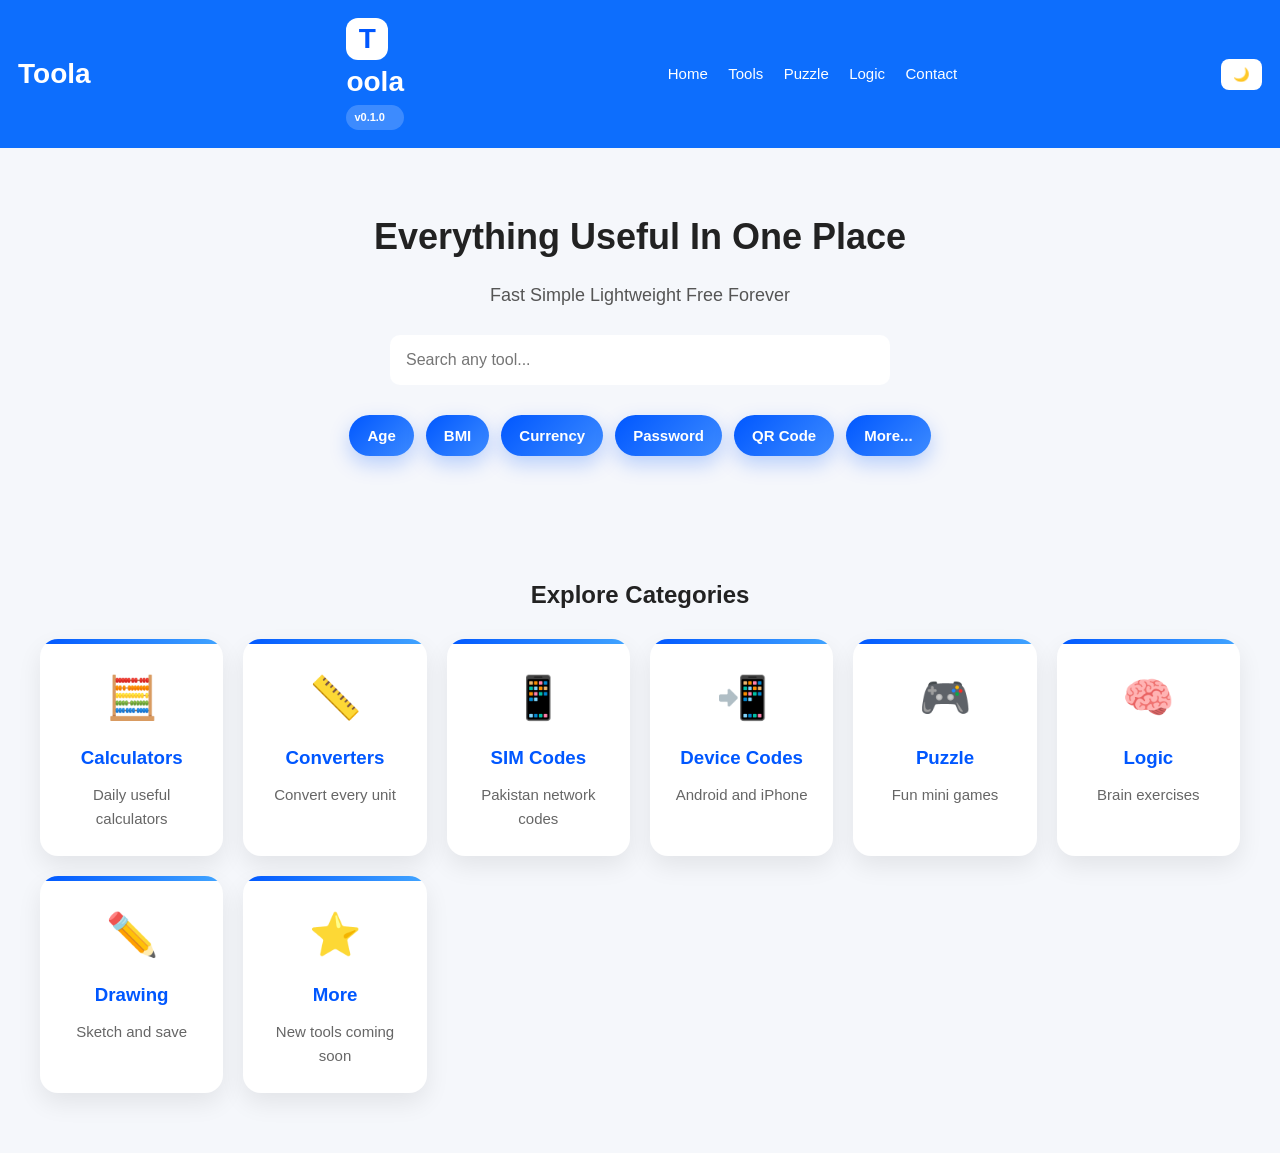
==== index.html @ 789e54f3 "Add version display to the logo section" ====
<!DOCTYPE html>
<html lang="en">

<head>

<meta charset="UTF-8">

<meta name="viewport" content="width=device-width, initial-scale=1.0">

<meta name="theme-color" content="#0d6efd">

<meta name="description" content="Toola is a lightweight collection of calculators converters games device tools and useful utilities.">

<meta name="keywords" content="Toola, Calculator, Converter, Puzzle, Logic, SIM Codes, Device Codes">

<meta name="author" content="M Nasir Afridi">

<title>Toola | Everything Useful In One Place</title>

<link rel="stylesheet" href="assets/css/style.css">

</head>

<body>

<header>
<div class="mobileMenu">

<button id="menuButton">
☰
</button>

</div>
  
<div class="logo">
Toola
</div>
<div class="logo">

<span class="logoBlue">T</span>oola

<div class="version">

v0.1.0

</div>

</div>
<nav>

<a href="#">Home</a>

<a href="#">Tools</a>

<a href="#">Puzzle</a>

<a href="#">Logic</a>

<a href="#">Contact</a>

</nav>

<button id="darkToggle">
🌙
</button>

</header>

<section class="hero">

<h1>
Everything Useful In One Place
</h1>

<p>
Fast
Simple
Lightweight
Free Forever
</p>

<input
type="text"
id="search"
placeholder="Search any tool..."
>
<div class="quickTools">

<button>Age</button>

<button>BMI</button>

<button>Currency</button>

<button>Password</button>

<button>QR Code</button>

<button>More...</button>

</div>
</section>
<section class="categories">

<h2>Explore Categories</h2>

<div class="category-grid">

<div class="card">
<div class="icon">🧮</div>
<h3>Calculators</h3>
<p>Daily useful calculators</p>
</div>

<div class="card">
<div class="icon">📏</div>
<h3>Converters</h3>
<p>Convert every unit</p>
</div>

<div class="card">
<div class="icon">📱</div>
<h3>SIM Codes</h3>
<p>Pakistan network codes</p>
</div>

<div class="card">
<div class="icon">📲</div>
<h3>Device Codes</h3>
<p>Android and iPhone</p>
</div>

<div class="card">
<div class="icon">🎮</div>
<h3>Puzzle</h3>
<p>Fun mini games</p>
</div>

<div class="card">
<div class="icon">🧠</div>
<h3>Logic</h3>
<p>Brain exercises</p>
</div>

<div class="card">
<div class="icon">✏️</div>
<h3>Drawing</h3>
<p>Sketch and save</p>
</div>

<div class="card">
<div class="icon">⭐</div>
<h3>More</h3>
<p>New tools coming soon</p>
</div>

</div>

</section>
<script src="assets/js/app.js"></script>

</body>

  </html>
---- assets/css/style.css ----
*{
margin:0;
padding:0;
box-sizing:border-box;
font-family:Arial,sans-serif;
}

body{
background:#f5f7fb;
color:#222;
line-height:1.6;
}

header{
display:flex;
justify-content:space-between;
align-items:center;
padding:18px;
background:#0d6efd;
color:white;
position:sticky;
top:0;
}

.logo{
font-size:28px;
font-weight:bold;
}

nav a{
color:white;
text-decoration:none;
margin:0 8px;
font-size:15px;
}

#darkToggle{
background:white;
border:none;
padding:8px 12px;
border-radius:8px;
cursor:pointer;
}

.hero{
padding:60px 20px;
text-align:center;
}

.hero h1{
font-size:36px;
margin-bottom:15px;
}

.hero p{
font-size:18px;
color:#555;
margin-bottom:25px;
}

#search{
width:100%;
max-width:500px;
padding:14px;
border-radius:10px;
border:1px solid #ddd;
font-size:16px;
}

.categories{
padding:40px 20px;
}

.categories h2{
text-align:center;
margin-bottom:25px;
}

.category-grid{
display:grid;
grid-template-columns:repeat(auto-fit,minmax(180px,1fr));
gap:20px;
}

.card{
background:white;
padding:25px;
border-radius:16px;
box-shadow:0 8px 20px rgba(0,0,0,.08);
text-align:center;
transition:.3s;
cursor:pointer;
}

.card:hover{
transform:translateY(-8px);
}

.icon{
font-size:40px;
margin-bottom:12px;
                                             }
.categories{
padding:60px 20px;
}

.category-grid{
display:grid;
grid-template-columns:repeat(auto-fit,minmax(180px,1fr));
gap:20px;
max-width:1200px;
margin:auto;
}

.card{
background:#fff;
border-radius:18px;
padding:25px;
text-align:center;
box-shadow:0 10px 25px rgba(0,0,0,.08);
transition:.3s;
cursor:pointer;
}

.card:hover{
transform:translateY(-8px);
box-shadow:0 18px 35px rgba(0,0,0,.15);
}

.icon{
font-size:42px;
margin-bottom:12px;
}

.card h3{
margin-bottom:10px;
color:#0057ff;
}

.card p{
color:#666;
font-size:15px;
}
@media(max-width:768px){

header{
flex-direction:column;
gap:15px;
}

nav{
display:flex;
flex-wrap:wrap;
justify-content:center;
}

.hero h1{
font-size:30px;
}

.hero p{
font-size:16px;
}

.logo{
font-size:28px;
}

  }

#search{

background:#fff;

border:2px solid transparent;

transition:.3s;

}

#search:focus{

border-color:#0057ff;

box-shadow:0 0 20px rgba(0,87,255,.25);

}

button{

transition:.3s;

}

button:hover{

transform:scale(1.05);

}

.card{

overflow:hidden;

}

.card::before{

content:"";

display:block;

height:5px;

background:linear-gradient(90deg,#0057ff,#42a5ff);

margin:-25px -25px 20px;

  }

.quickTools{
display:flex;
justify-content:center;
flex-wrap:wrap;
gap:12px;
margin-top:30px;
}

.quickTools button{
background:linear-gradient(135deg,#0057ff,#3d8bff);
color:#fff;
border:none;
padding:12px 18px;
border-radius:30px;
font-size:15px;
font-weight:600;
cursor:pointer;
box-shadow:0 8px 20px rgba(0,87,255,.25);
transition:.3s;
}

.quickTools button:hover{
transform:translateY(-4px);
box-shadow:0 14px 30px rgba(0,87,255,.35);
}

.mobileMenu{
display:none;
}

#menuButton{
background:#ffffff;
color:#0057ff;
border:none;
padding:10px 14px;
border-radius:12px;
font-size:22px;
font-weight:bold;
cursor:pointer;
box-shadow:0 8px 20px rgba(0,0,0,.15);
}

@media(max-width:768px){

nav{
display:none;
}

.mobileMenu{
display:flex;
justify-content:flex-end;
padding:12px 20px;
background:#0057ff;
}

}
const menuButton=document.getElementById("menuButton");

const nav=document.querySelector("nav");

menuButton.addEventListener("click",function(){

if(nav.style.display==="flex"){

nav.style.display="none";

}else{

nav.style.display="flex";

nav.style.flexDirection="column";

nav.style.gap="15px";

nav.style.padding="20px";

}

});
.logo{
display:flex;
align-items:center;
gap:10px;
font-size:30px;
font-weight:800;
}

.logoBlue{
display:flex;
justify-content:center;
align-items:center;
width:42px;
height:42px;
border-radius:12px;
background:white;
color:#0057ff;
font-size:28px;
font-weight:bold;
}

.version{
font-size:11px;
background:rgba(255,255,255,.2);
padding:4px 8px;
border-radius:20px;
color:white;
  }
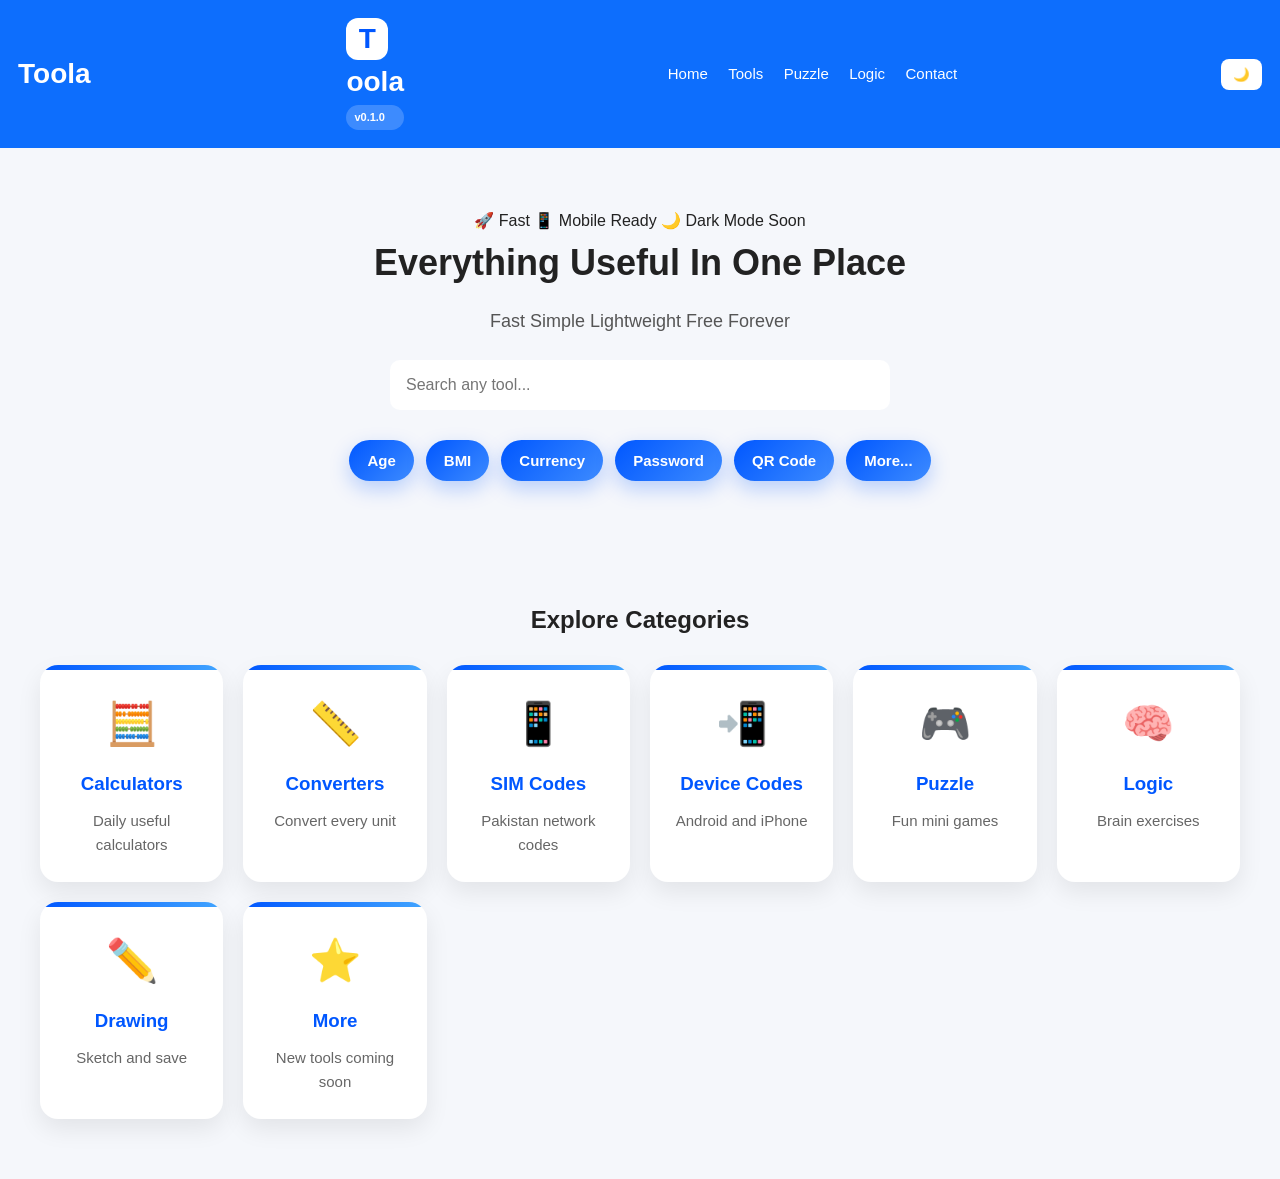
==== commit fa250514: "Add status bar with feature indicators" ====
--- a/index.html
+++ b/index.html
@@ -67,7 +67,15 @@
 </header>
 
 <section class="hero">
+<div class="statusBar">
 
+<span>🚀 Fast</span>
+
+<span>📱 Mobile Ready</span>
+
+<span>🌙 Dark Mode Soon</span>
+
+</div>
 <h1>
 Everything Useful In One Place
 </h1>
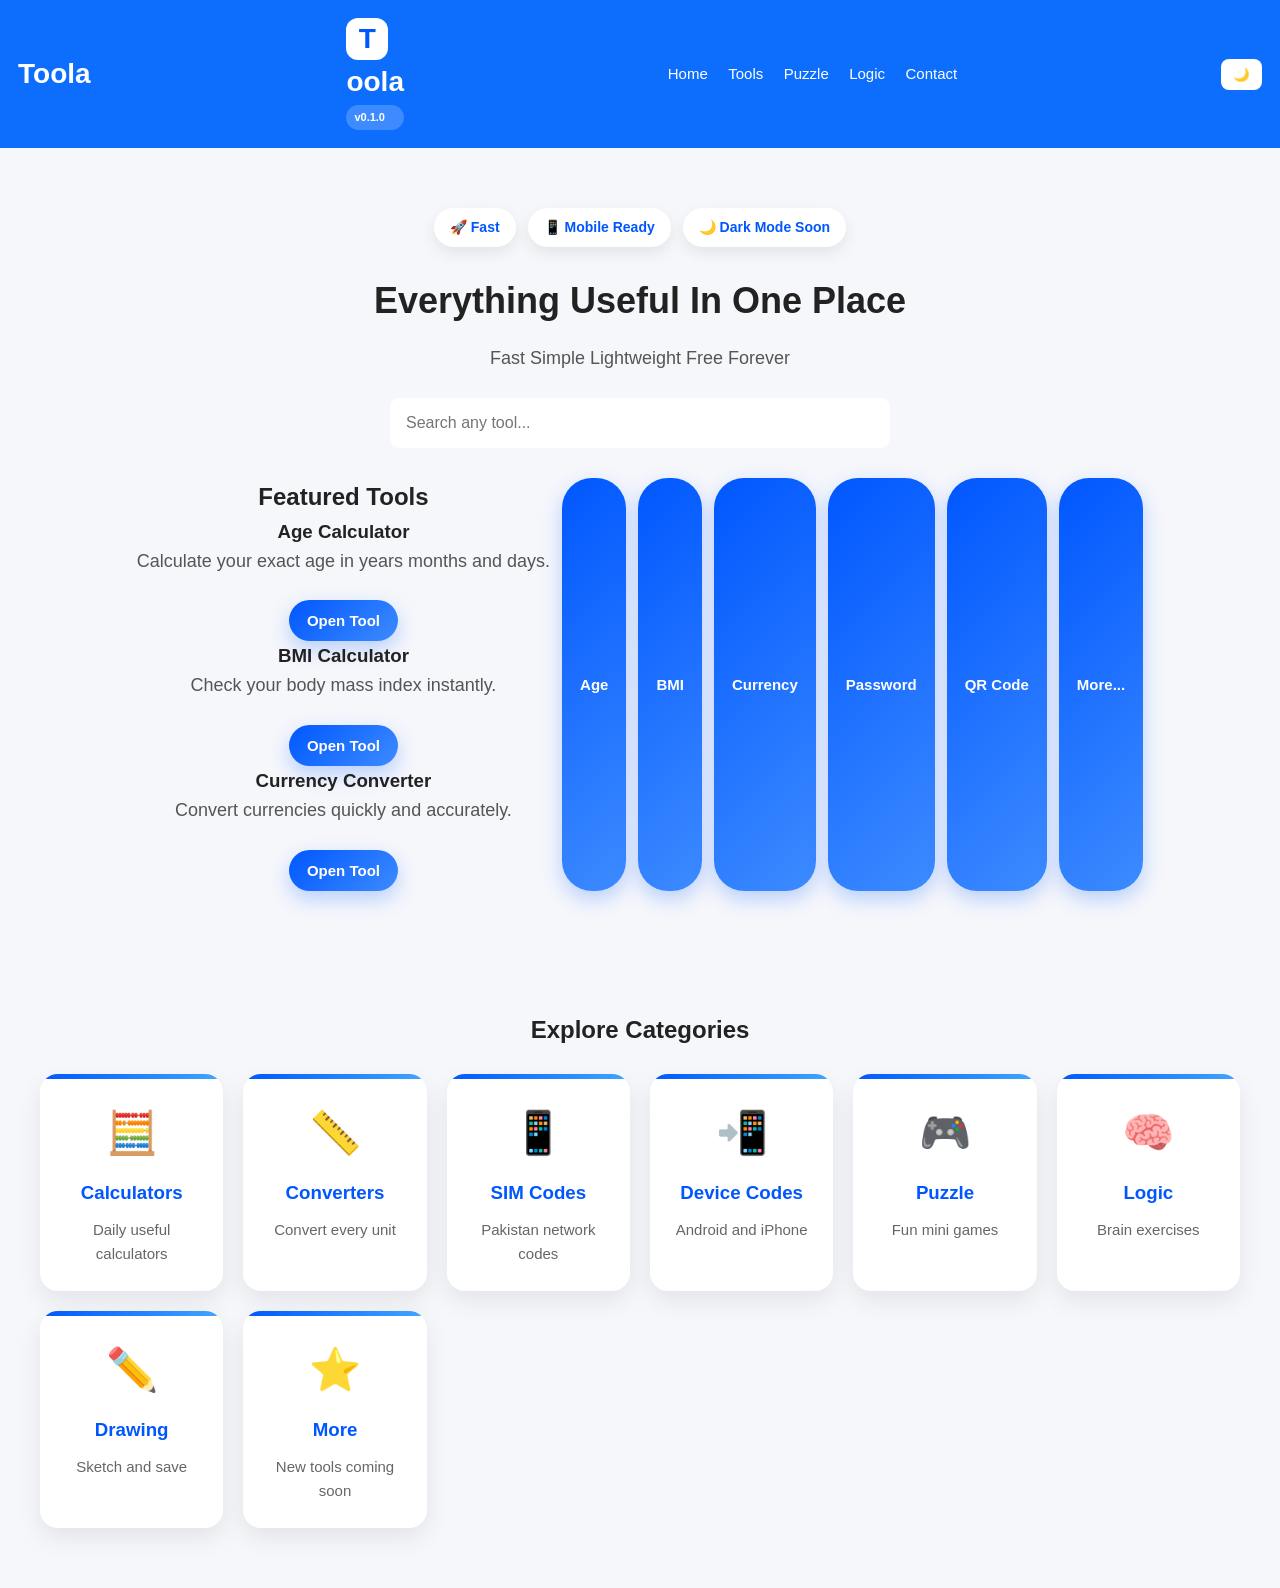
==== commit e8d2a141: "Add featured tools section to index.html Added featured tools section with Age Calculator, BMI Calcu" ====
--- a/index.html
+++ b/index.html
@@ -93,7 +93,45 @@
 placeholder="Search any tool..."
 >
 <div class="quickTools">
-
+<section class="featured">
+
+<h2>Featured Tools</h2>
+
+<div class="featuredGrid">
+
+<div class="featuredCard">
+
+<h3>Age Calculator</h3>
+
+<p>Calculate your exact age in years months and days.</p>
+
+<button>Open Tool</button>
+
+</div>
+
+<div class="featuredCard">
+
+<h3>BMI Calculator</h3>
+
+<p>Check your body mass index instantly.</p>
+
+<button>Open Tool</button>
+
+</div>
+
+<div class="featuredCard">
+
+<h3>Currency Converter</h3>
+
+<p>Convert currencies quickly and accurately.</p>
+
+<button>Open Tool</button>
+
+</div>
+
+</div>
+
+</section>
 <button>Age</button>
 
 <button>BMI</button>
--- a/assets/css/style.css
+++ b/assets/css/style.css
@@ -325,4 +325,25 @@
 border-radius:20px;
 color:white;
   }
-
+.statusBar{
+display:flex;
+justify-content:center;
+flex-wrap:wrap;
+gap:12px;
+margin-bottom:25px;
+}
+
+.statusBar span{
+background:white;
+padding:8px 16px;
+border-radius:30px;
+font-size:14px;
+font-weight:600;
+color:#0057ff;
+box-shadow:0 6px 15px rgba(0,0,0,.08);
+transition:.3s;
+}
+
+.statusBar span:hover{
+transform:translateY(-3px);
+  }
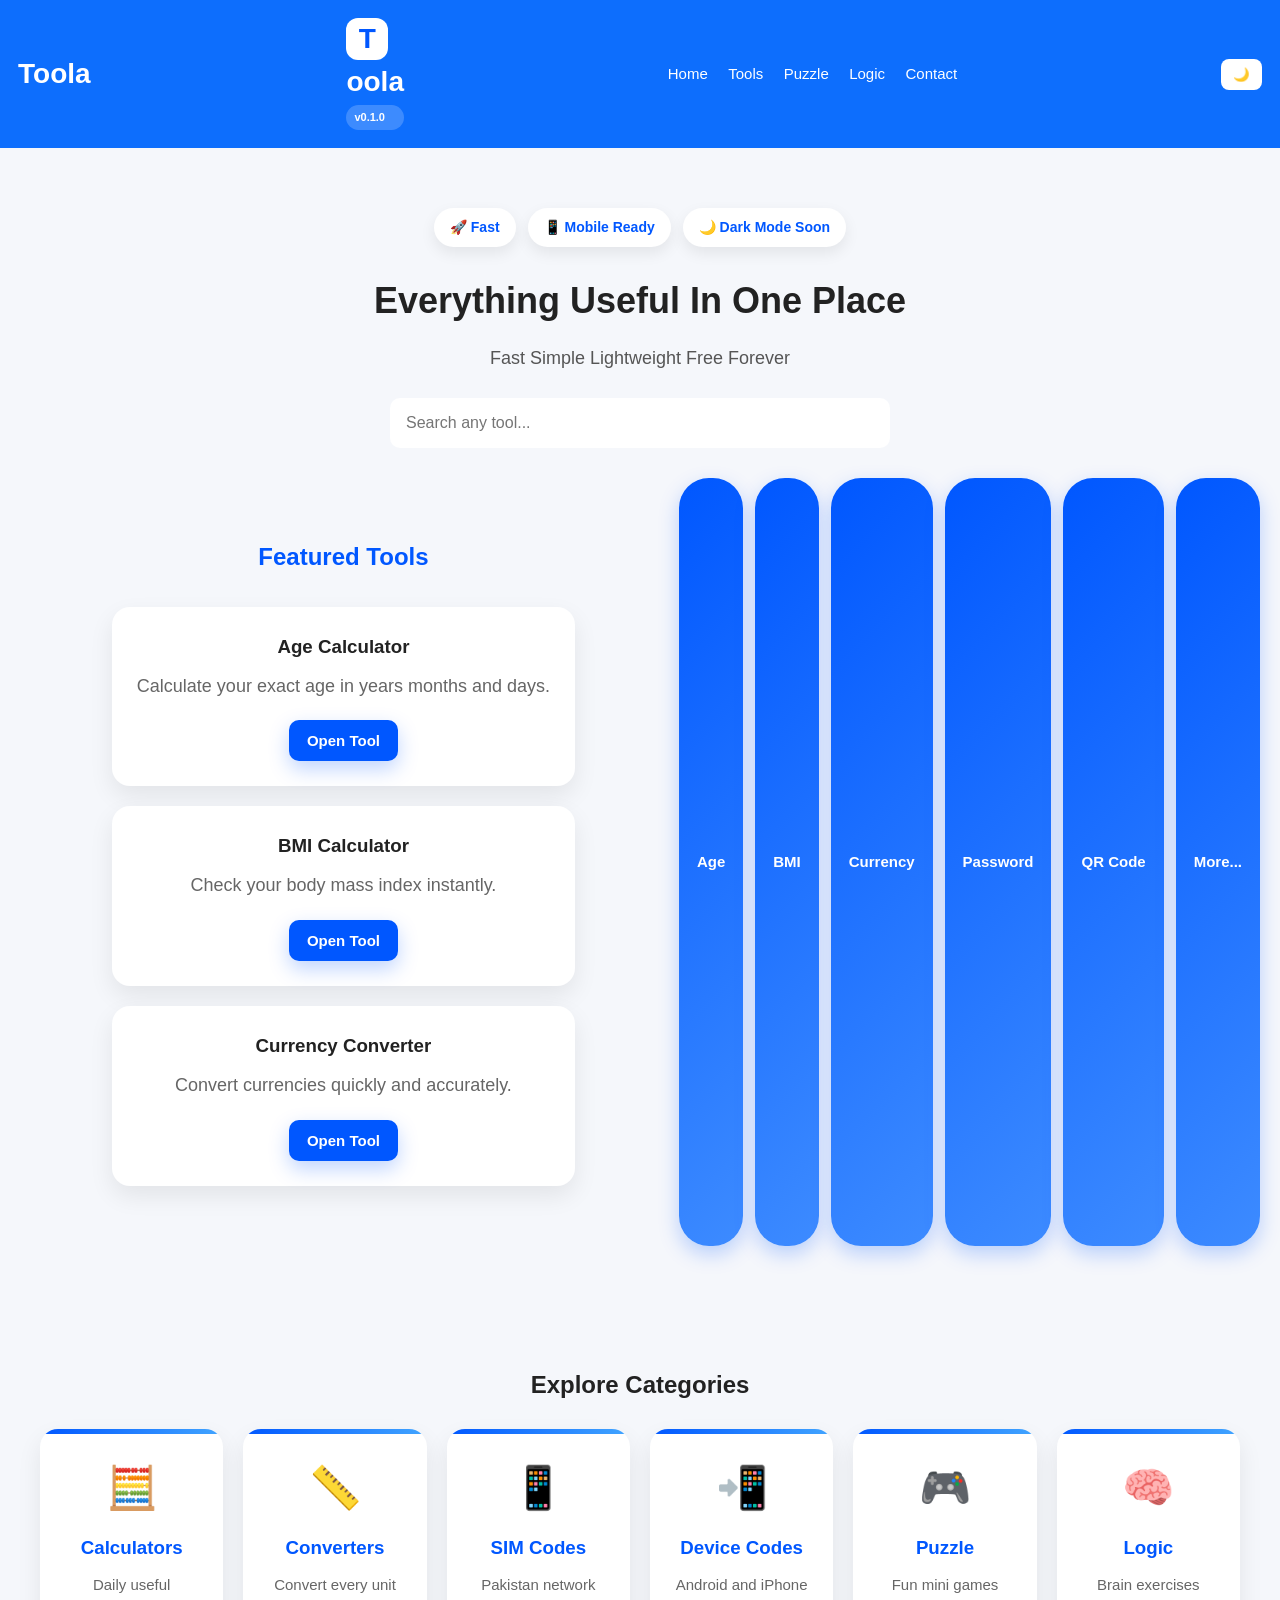
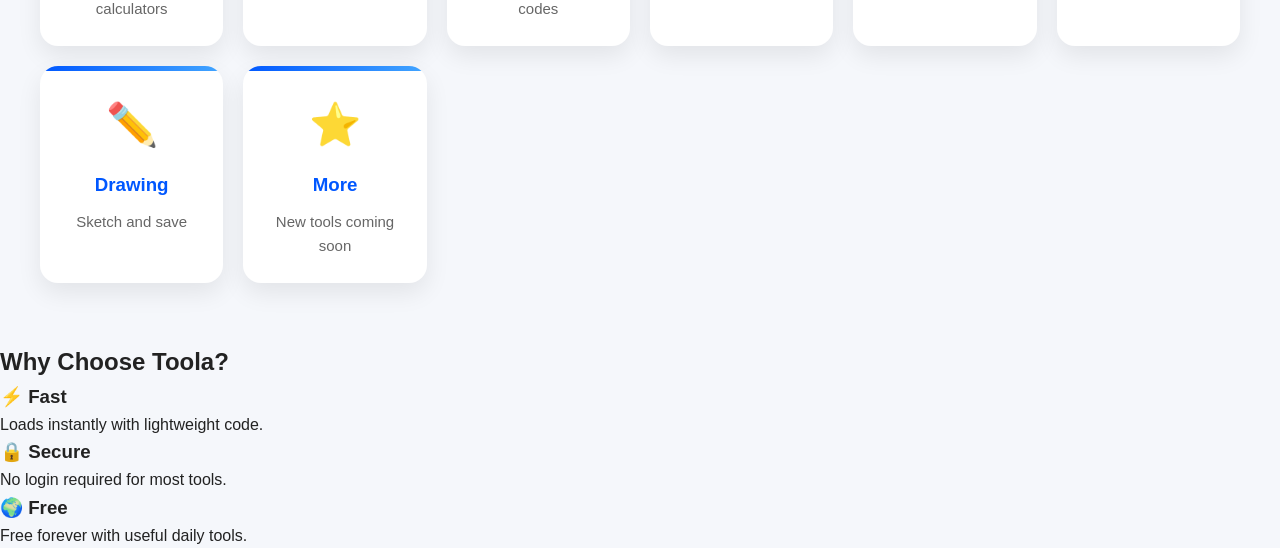
==== commit 5398466e: "Add 'Why Choose Toola?' section to index.html Added a new section highlighting the benefits of Toola" ====
--- a/index.html
+++ b/index.html
@@ -208,3 +208,36 @@
 </body>
 
   </html>
+<section class="whyToola">
+
+<h2>Why Choose Toola?</h2>
+
+<div class="whyGrid">
+
+<div class="whyCard">
+
+<h3>⚡ Fast</h3>
+
+<p>Loads instantly with lightweight code.</p>
+
+</div>
+
+<div class="whyCard">
+
+<h3>🔒 Secure</h3>
+
+<p>No login required for most tools.</p>
+
+</div>
+
+<div class="whyCard">
+
+<h3>🌍 Free</h3>
+
+<p>Free forever with useful daily tools.</p>
+
+</div>
+
+</div>
+
+</section>
--- a/assets/css/style.css
+++ b/assets/css/style.css
@@ -347,3 +347,51 @@
 .statusBar span:hover{
 transform:translateY(-3px);
   }
+.featured{
+padding:60px 20px;
+max-width:1200px;
+margin:auto;
+}
+
+.featured h2{
+text-align:center;
+margin-bottom:30px;
+color:#0057ff;
+}
+
+.featuredGrid{
+display:grid;
+grid-template-columns:repeat(auto-fit,minmax(260px,1fr));
+gap:20px;
+}
+
+.featuredCard{
+background:#fff;
+padding:25px;
+border-radius:18px;
+box-shadow:0 10px 25px rgba(0,0,0,.08);
+transition:.3s;
+}
+
+.featuredCard:hover{
+transform:translateY(-8px);
+}
+
+.featuredCard h3{
+margin-bottom:10px;
+}
+
+.featuredCard p{
+color:#666;
+margin-bottom:20px;
+}
+
+.featuredCard button{
+background:#0057ff;
+color:#fff;
+border:none;
+padding:12px 18px;
+border-radius:10px;
+cursor:pointer;
+font-weight:bold;
+}
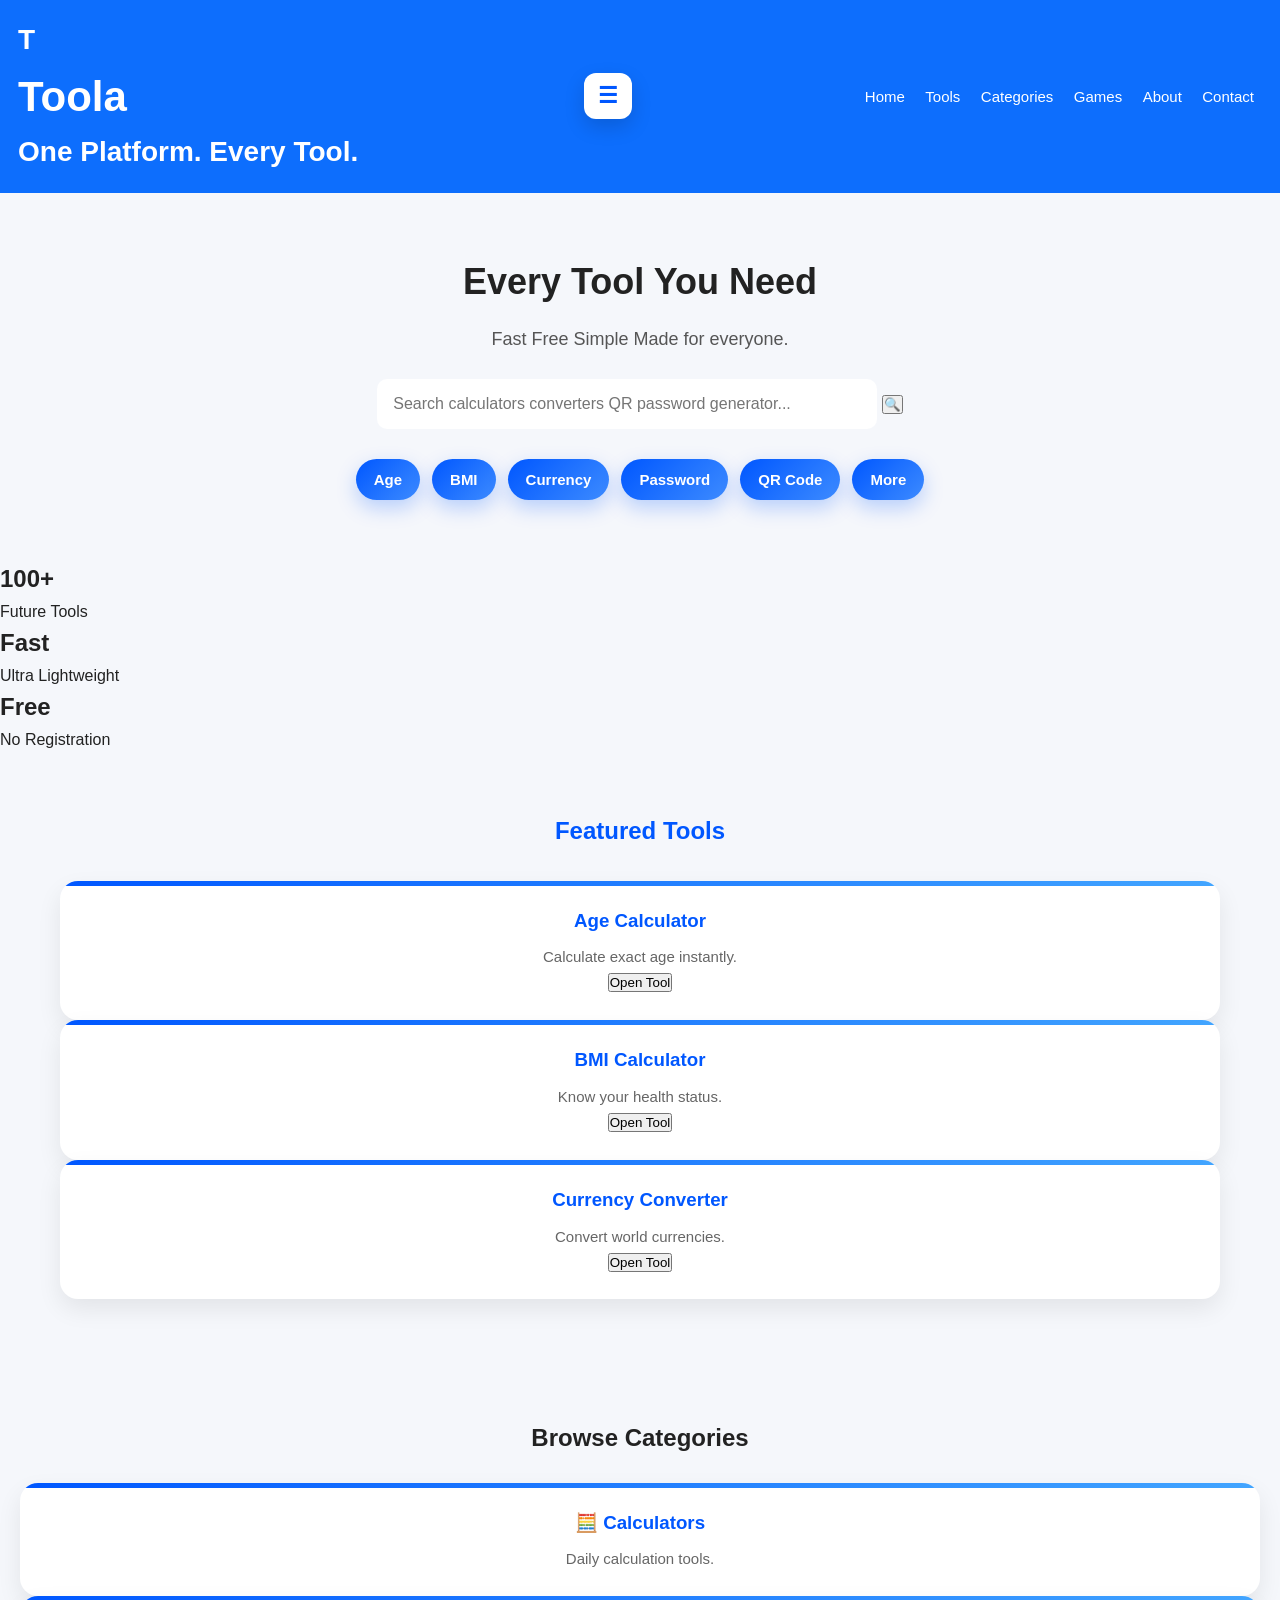
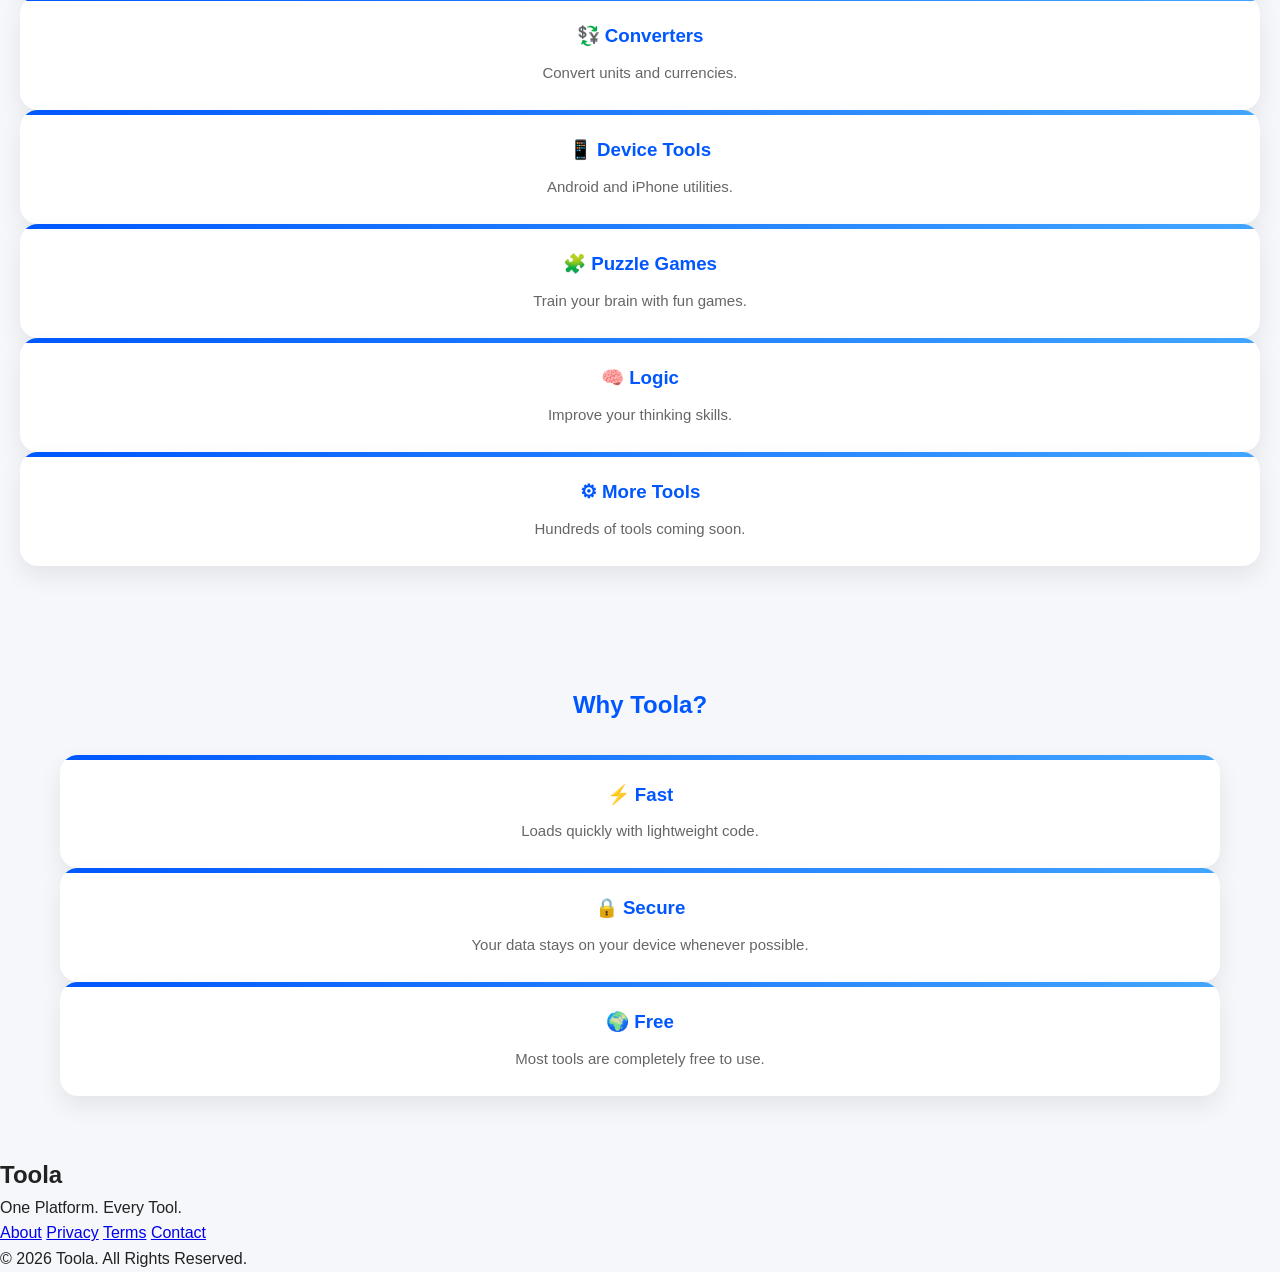
==== commit 96aa1a91: "Toola v0.2 Complete Homepage Updated meta tags for better SEO and branding. Changed title and descri" ====
--- a/index.html
+++ b/index.html
@@ -7,15 +7,15 @@
 
 <meta name="viewport" content="width=device-width, initial-scale=1.0">
 
-<meta name="theme-color" content="#0d6efd">
-
-<meta name="description" content="Toola is a lightweight collection of calculators converters games device tools and useful utilities.">
-
-<meta name="keywords" content="Toola, Calculator, Converter, Puzzle, Logic, SIM Codes, Device Codes">
+<meta name="theme-color" content="#0057ff">
+
+<meta name="description" content="Toola is a lightweight platform with calculators converters utilities puzzle games and smart daily tools.">
+
+<meta name="keywords" content="Toola, Calculator, Converter, Utility, QR Code, Password Generator, Age Calculator">
 
 <meta name="author" content="M Nasir Afridi">
 
-<title>Toola | Everything Useful In One Place</title>
+<title>Toola | One Platform. Every Tool.</title>
 
 <link rel="stylesheet" href="assets/css/style.css">
 
@@ -24,220 +24,312 @@
 <body>
 
 <header>
-<div class="mobileMenu">
+
+<div class="logo">
+
+<div class="logoIcon">T</div>
+
+<div>
+
+<h2>Toola</h2>
+
+<span>One Platform. Every Tool.</span>
+
+</div>
+
+</div>
 
 <button id="menuButton">
+
 ☰
-</button>
-
-</div>
-  
-<div class="logo">
-Toola
-</div>
-<div class="logo">
-
-<span class="logoBlue">T</span>oola
-
-<div class="version">
-
-v0.1.0
-
-</div>
-
-</div>
-<nav>
+
+</button>
+
+<nav id="navigation">
 
 <a href="#">Home</a>
 
 <a href="#">Tools</a>
 
-<a href="#">Puzzle</a>
-
-<a href="#">Logic</a>
+<a href="#">Categories</a>
+
+<a href="#">Games</a>
+
+<a href="#">About</a>
 
 <a href="#">Contact</a>
 
 </nav>
 
-<button id="darkToggle">
-🌙
-</button>
-
 </header>
 
 <section class="hero">
-<div class="statusBar">
-
-<span>🚀 Fast</span>
-
-<span>📱 Mobile Ready</span>
-
-<span>🌙 Dark Mode Soon</span>
-
-</div>
+
+<div class="heroContent">
+
 <h1>
-Everything Useful In One Place
+
+Every Tool You Need
+
 </h1>
 
 <p>
+
 Fast
+
+Free
+
 Simple
-Lightweight
-Free Forever
-</p>
+
+Made for everyone.
+
+</p>
+
+<div class="searchBox">
 
 <input
-type="text"
+
+type="search"
+
 id="search"
-placeholder="Search any tool..."
+
+placeholder="Search calculators converters QR password generator..."
+
 >
+
+<button>
+
+🔍
+
+</button>
+
+</div>
+
 <div class="quickTools">
+
+<button>Age</button>
+
+<button>BMI</button>
+
+<button>Currency</button>
+
+<button>Password</button>
+
+<button>QR Code</button>
+
+<button>More</button>
+
+</div>
+
+</div>
+
+</section>
+
+<section class="stats">
+
+<div class="stat">
+
+<h2>100+</h2>
+
+<p>Future Tools</p>
+
+</div>
+
+<div class="stat">
+
+<h2>Fast</h2>
+
+<p>Ultra Lightweight</p>
+
+</div>
+
+<div class="stat">
+
+<h2>Free</h2>
+
+<p>No Registration</p>
+
+</div>
+
+</section>
+
 <section class="featured">
 
-<h2>Featured Tools</h2>
-
-<div class="featuredGrid">
-
-<div class="featuredCard">
-
-<h3>Age Calculator</h3>
-
-<p>Calculate your exact age in years months and days.</p>
-
-<button>Open Tool</button>
-
-</div>
-
-<div class="featuredCard">
-
-<h3>BMI Calculator</h3>
-
-<p>Check your body mass index instantly.</p>
-
-<button>Open Tool</button>
-
-</div>
-
-<div class="featuredCard">
-
-<h3>Currency Converter</h3>
-
-<p>Convert currencies quickly and accurately.</p>
-
-<button>Open Tool</button>
-
-</div>
-
-</div>
-
-</section>
-<button>Age</button>
-
-<button>BMI</button>
-
-<button>Currency</button>
-
-<button>Password</button>
-
-<button>QR Code</button>
-
-<button>More...</button>
-
-</div>
-</section>
-<section class="categories">
-
-<h2>Explore Categories</h2>
-
-<div class="category-grid">
-
-<div class="card">
-<div class="icon">🧮</div>
-<h3>Calculators</h3>
-<p>Daily useful calculators</p>
-</div>
-
-<div class="card">
-<div class="icon">📏</div>
-<h3>Converters</h3>
-<p>Convert every unit</p>
-</div>
-
-<div class="card">
-<div class="icon">📱</div>
-<h3>SIM Codes</h3>
-<p>Pakistan network codes</p>
-</div>
-
-<div class="card">
-<div class="icon">📲</div>
-<h3>Device Codes</h3>
-<p>Android and iPhone</p>
-</div>
-
-<div class="card">
-<div class="icon">🎮</div>
-<h3>Puzzle</h3>
-<p>Fun mini games</p>
-</div>
-
-<div class="card">
-<div class="icon">🧠</div>
-<h3>Logic</h3>
-<p>Brain exercises</p>
-</div>
-
-<div class="card">
-<div class="icon">✏️</div>
-<h3>Drawing</h3>
-<p>Sketch and save</p>
-</div>
-
-<div class="card">
-<div class="icon">⭐</div>
-<h3>More</h3>
-<p>New tools coming soon</p>
-</div>
-
-</div>
-
-</section>
+<h2>
+
+Featured Tools
+
+</h2>
+
+<div class="grid">
+
+<div class="card">
+
+<h3>
+
+Age Calculator
+
+</h3>
+
+<p>
+
+Calculate exact age instantly.
+
+</p>
+
+<button>
+
+Open Tool
+
+</button>
+
+</div>
+
+<div class="card">
+
+<h3>
+
+BMI Calculator
+
+</h3>
+
+<p>
+
+Know your health status.
+
+</p>
+
+<button>
+
+Open Tool
+
+</button>
+
+</div>
+
+<div class="card">
+
+<h3>
+
+Currency Converter
+
+</h3>
+
+<p>
+
+Convert world currencies.
+
+</p>
+
+<button>
+
+Open Tool
+
+</button>
+
+</div>
+
+</div>
+
+</section>
+
+  <section class="categories">
+
+<h2>Browse Categories</h2>
+
+<div class="grid">
+
+<div class="card">
+<h3>🧮 Calculators</h3>
+<p>Daily calculation tools.</p>
+</div>
+
+<div class="card">
+<h3>💱 Converters</h3>
+<p>Convert units and currencies.</p>
+</div>
+
+<div class="card">
+<h3>📱 Device Tools</h3>
+<p>Android and iPhone utilities.</p>
+</div>
+
+<div class="card">
+<h3>🧩 Puzzle Games</h3>
+<p>Train your brain with fun games.</p>
+</div>
+
+<div class="card">
+<h3>🧠 Logic</h3>
+<p>Improve your thinking skills.</p>
+</div>
+
+<div class="card">
+<h3>⚙ More Tools</h3>
+<p>Hundreds of tools coming soon.</p>
+</div>
+
+</div>
+
+</section>
+
+<section class="whyToola">
+
+<h2>Why Toola?</h2>
+
+<div class="grid">
+
+<div class="card">
+<h3>⚡ Fast</h3>
+<p>Loads quickly with lightweight code.</p>
+</div>
+
+<div class="card">
+<h3>🔒 Secure</h3>
+<p>Your data stays on your device whenever possible.</p>
+</div>
+
+<div class="card">
+<h3>🌍 Free</h3>
+<p>Most tools are completely free to use.</p>
+</div>
+
+</div>
+
+</section>
+
+<footer>
+
+<div class="footerLogo">
+
+<h2>Toola</h2>
+
+<p>One Platform. Every Tool.</p>
+
+</div>
+
+<div class="footerLinks">
+
+<a href="#">About</a>
+
+<a href="#">Privacy</a>
+
+<a href="#">Terms</a>
+
+<a href="#">Contact</a>
+
+</div>
+
+<p class="copyright">
+
+© 2026 Toola. All Rights Reserved.
+
+</p>
+
+</footer>
+
 <script src="assets/js/app.js"></script>
 
 </body>
 
-  </html>
-<section class="whyToola">
-
-<h2>Why Choose Toola?</h2>
-
-<div class="whyGrid">
-
-<div class="whyCard">
-
-<h3>⚡ Fast</h3>
-
-<p>Loads instantly with lightweight code.</p>
-
-</div>
-
-<div class="whyCard">
-
-<h3>🔒 Secure</h3>
-
-<p>No login required for most tools.</p>
-
-</div>
-
-<div class="whyCard">
-
-<h3>🌍 Free</h3>
-
-<p>Free forever with useful daily tools.</p>
-
-</div>
-
-</div>
-
-</section>
+                   </html>
--- a/assets/css/style.css
+++ b/assets/css/style.css
@@ -395,3 +395,33 @@
 cursor:pointer;
 font-weight:bold;
 }
+.whyToola{
+padding:60px 20px;
+max-width:1200px;
+margin:auto;
+}
+
+.whyToola h2{
+text-align:center;
+margin-bottom:30px;
+color:#0057ff;
+}
+
+.whyGrid{
+display:grid;
+grid-template-columns:repeat(auto-fit,minmax(240px,1fr));
+gap:20px;
+}
+
+.whyCard{
+background:#fff;
+padding:25px;
+border-radius:18px;
+box-shadow:0 10px 25px rgba(0,0,0,.08);
+transition:.3s;
+text-align:center;
+}
+
+.whyCard:hover{
+transform:translateY(-8px);
+}
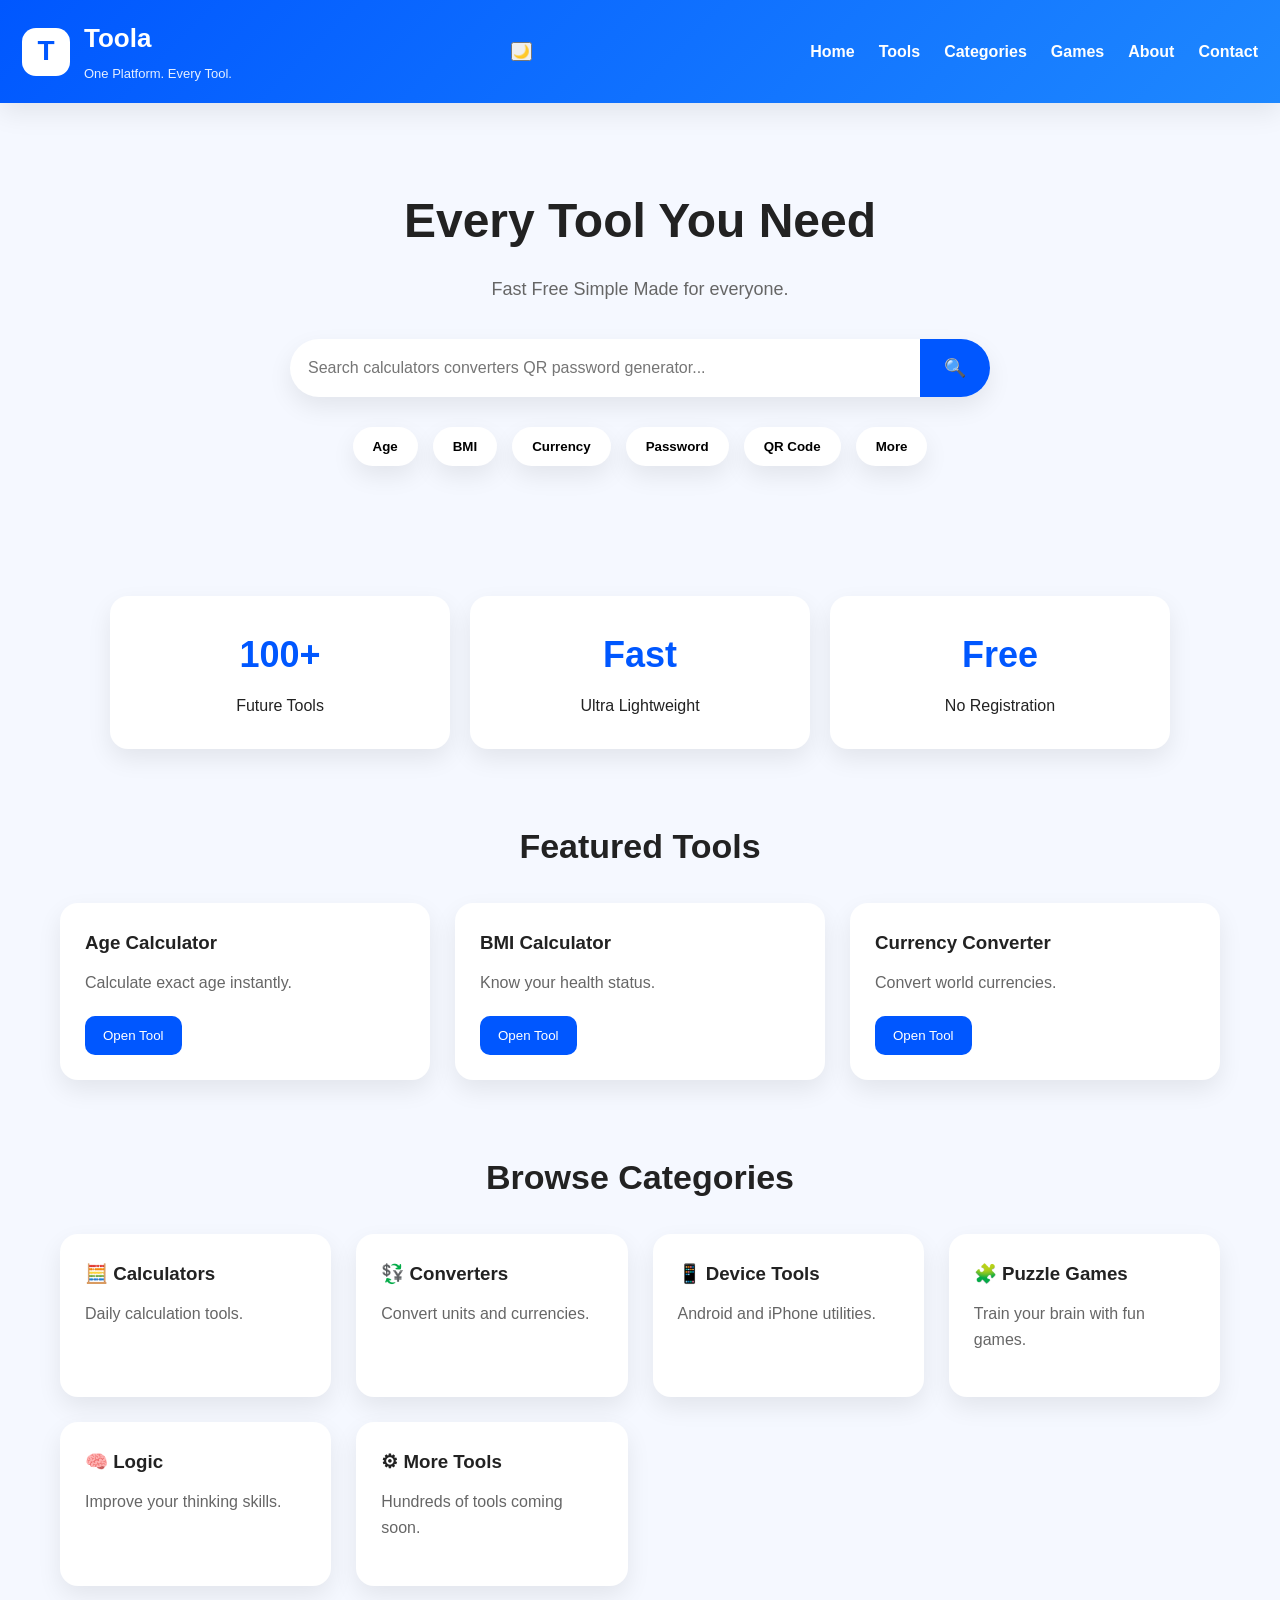
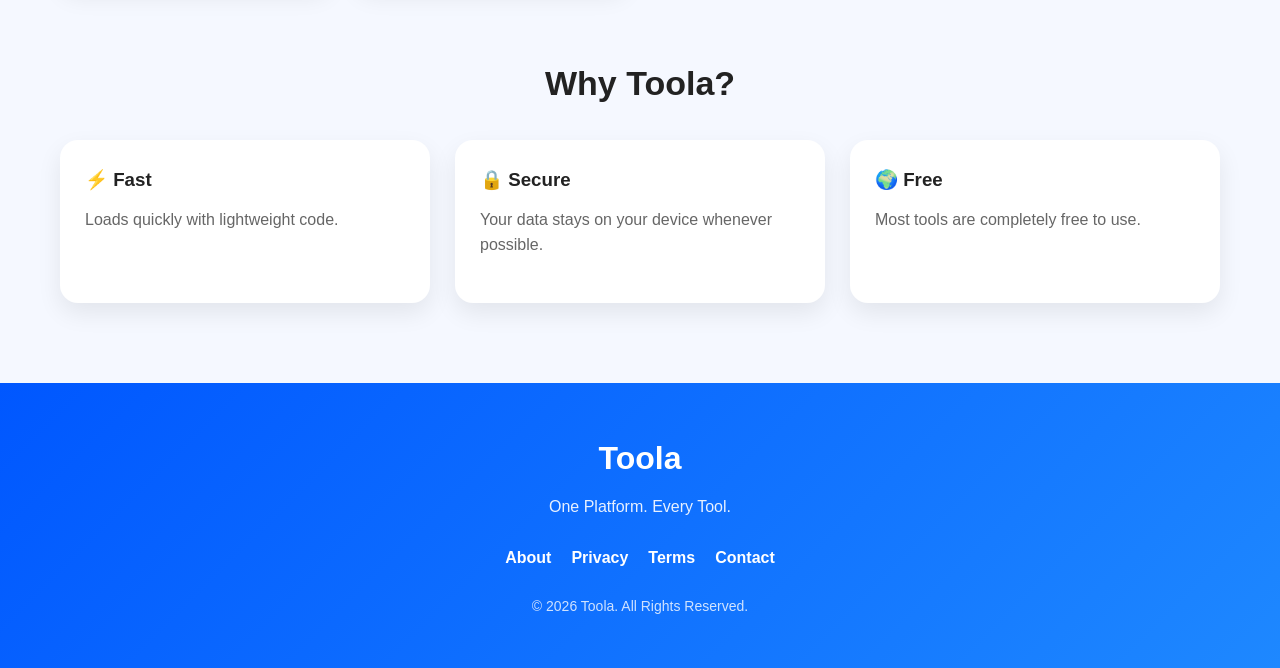
==== commit 55495278: "Update index.html" ====
--- a/index.html
+++ b/index.html
@@ -44,6 +44,9 @@
 ☰
 
 </button>
+  <button id="darkModeButton">
+🌙
+  </button>
 
 <nav id="navigation">
 
--- a/assets/css/style.css
+++ b/assets/css/style.css
@@ -2,426 +2,393 @@
 margin:0;
 padding:0;
 box-sizing:border-box;
-font-family:Arial,sans-serif;
+}
+
+:root{
+--primary:#0057ff;
+--secondary:#1e88ff;
+--background:#f5f8ff;
+--white:#ffffff;
+--text:#222;
+--shadow:0 10px 25px rgba(0,0,0,.08);
+--radius:18px;
+}
+
+html{
+scroll-behavior:smooth;
 }
 
 body{
-background:#f5f7fb;
-color:#222;
+font-family:Arial,Helvetica,sans-serif;
+background:var(--background);
+color:var(--text);
 line-height:1.6;
 }
 
+img{
+max-width:100%;
+display:block;
+}
+
+a{
+text-decoration:none;
+color:inherit;
+}
+
+button{
+cursor:pointer;
+font-family:inherit;
+transition:.3s;
+}
+
+button:hover{
+transform:translateY(-2px);
+}
+
 header{
+position:sticky;
+top:0;
+z-index:1000;
 display:flex;
 justify-content:space-between;
 align-items:center;
-padding:18px;
-background:#0d6efd;
-color:white;
-position:sticky;
-top:0;
+padding:18px 22px;
+background:linear-gradient(135deg,var(--primary),var(--secondary));
+color:#fff;
+box-shadow:var(--shadow);
 }
 
 .logo{
+display:flex;
+align-items:center;
+gap:14px;
+}
+
+.logoIcon{
+width:48px;
+height:48px;
+border-radius:14px;
+background:#fff;
+color:var(--primary);
+display:flex;
+justify-content:center;
+align-items:center;
 font-size:28px;
 font-weight:bold;
 }
 
+.logo h2{
+font-size:26px;
+}
+
+.logo span{
+font-size:13px;
+opacity:.9;
+}
+
+#menuButton{
+display:none;
+background:#fff;
+color:var(--primary);
+border:none;
+width:46px;
+height:46px;
+border-radius:12px;
+font-size:24px;
+}
+
+nav{
+display:flex;
+gap:24px;
+}
+
 nav a{
-color:white;
-text-decoration:none;
-margin:0 8px;
-font-size:15px;
-}
-
-#darkToggle{
-background:white;
-border:none;
-padding:8px 12px;
-border-radius:8px;
-cursor:pointer;
+color:#fff;
+font-weight:600;
+transition:.3s;
+}
+
+nav a:hover{
+opacity:.8;
 }
 
 .hero{
-padding:60px 20px;
-text-align:center;
-}
-
-.hero h1{
+padding:80px 20px;
+text-align:center;
+max-width:1200px;
+margin:auto;
+}
+
+.heroContent h1{
+font-size:48px;
+margin-bottom:15px;
+font-weight:800;
+}
+
+.heroContent p{
+font-size:18px;
+color:#666;
+margin-bottom:35px;
+}
+
+.searchBox{
+display:flex;
+justify-content:center;
+align-items:center;
+max-width:700px;
+margin:0 auto 30px;
+background:#fff;
+border-radius:50px;
+overflow:hidden;
+box-shadow:var(--shadow);
+}
+
+.searchBox input{
+flex:1;
+padding:18px;
+border:none;
+outline:none;
+font-size:16px;
+background:transparent;
+}
+
+.searchBox button{
+background:var(--primary);
+color:#fff;
+border:none;
+padding:18px 24px;
+font-size:18px;
+}
+
+.quickTools{
+display:flex;
+justify-content:center;
+flex-wrap:wrap;
+gap:15px;
+margin-top:20px;
+}
+
+.quickTools button{
+background:#fff;
+border:none;
+padding:12px 20px;
+border-radius:30px;
+box-shadow:var(--shadow);
+font-weight:600;
+}
+
+.stats{
+display:grid;
+grid-template-columns:repeat(auto-fit,minmax(220px,1fr));
+gap:20px;
+max-width:1100px;
+margin:50px auto;
+padding:0 20px;
+}
+
+.stat{
+background:#fff;
+padding:30px;
+border-radius:var(--radius);
+text-align:center;
+box-shadow:var(--shadow);
+}
+
+.stat h2{
 font-size:36px;
-margin-bottom:15px;
-}
-
-.hero p{
-font-size:18px;
-color:#555;
-margin-bottom:25px;
-}
-
-#search{
-width:100%;
-max-width:500px;
-padding:14px;
-border-radius:10px;
-border:1px solid #ddd;
-font-size:16px;
-}
-
-.categories{
-padding:40px 20px;
-}
-
-.categories h2{
-text-align:center;
-margin-bottom:25px;
-}
-
-.category-grid{
+color:var(--primary);
+margin-bottom:10px;
+}
+
+.featured{
+max-width:1200px;
+margin:70px auto;
+padding:0 20px;
+}
+
+.featured h2{
+text-align:center;
+margin-bottom:30px;
+font-size:34px;
+}
+
+.grid{
 display:grid;
-grid-template-columns:repeat(auto-fit,minmax(180px,1fr));
-gap:20px;
+grid-template-columns:repeat(auto-fit,minmax(260px,1fr));
+gap:25px;
 }
 
 .card{
-background:white;
+background:#fff;
 padding:25px;
-border-radius:16px;
-box-shadow:0 8px 20px rgba(0,0,0,.08);
-text-align:center;
+border-radius:var(--radius);
+box-shadow:var(--shadow);
 transition:.3s;
-cursor:pointer;
 }
 
 .card:hover{
 transform:translateY(-8px);
 }
 
-.icon{
-font-size:40px;
+.card h3{
 margin-bottom:12px;
-                                             }
-.categories{
-padding:60px 20px;
-}
-
-.category-grid{
-display:grid;
-grid-template-columns:repeat(auto-fit,minmax(180px,1fr));
-gap:20px;
+}
+
+.card p{
+margin-bottom:20px;
+color:#666;
+}
+
+.card button{
+background:var(--primary);
+color:#fff;
+border:none;
+padding:12px 18px;
+border-radius:10px;
+  }
+
+  .categories,
+.whyToola{
 max-width:1200px;
-margin:auto;
-}
-
-.card{
-background:#fff;
-border-radius:18px;
-padding:25px;
-text-align:center;
-box-shadow:0 10px 25px rgba(0,0,0,.08);
-transition:.3s;
-cursor:pointer;
-}
-
-.card:hover{
-transform:translateY(-8px);
-box-shadow:0 18px 35px rgba(0,0,0,.15);
-}
-
-.icon{
-font-size:42px;
-margin-bottom:12px;
-}
-
-.card h3{
+margin:70px auto;
+padding:0 20px;
+}
+
+.categories h2,
+.whyToola h2{
+text-align:center;
+font-size:34px;
+margin-bottom:30px;
+}
+
+footer{
+margin-top:80px;
+background:linear-gradient(135deg,var(--primary),var(--secondary));
+color:#fff;
+padding:50px 20px;
+text-align:center;
+}
+
+.footerLogo h2{
+font-size:32px;
 margin-bottom:10px;
-color:#0057ff;
-}
-
-.card p{
-color:#666;
-font-size:15px;
-}
-@media(max-width:768px){
-
-header{
-flex-direction:column;
-gap:15px;
-}
-
-nav{
-display:flex;
-flex-wrap:wrap;
-justify-content:center;
-}
-
-.hero h1{
-font-size:30px;
-}
-
-.hero p{
-font-size:16px;
-}
-
-.logo{
-font-size:28px;
-}
-
-  }
-
-#search{
-
-background:#fff;
-
-border:2px solid transparent;
-
-transition:.3s;
-
-}
-
-#search:focus{
-
-border-color:#0057ff;
-
-box-shadow:0 0 20px rgba(0,87,255,.25);
-
-}
-
-button{
-
-transition:.3s;
-
-}
-
-button:hover{
-
-transform:scale(1.05);
-
-}
-
-.card{
-
-overflow:hidden;
-
-}
-
-.card::before{
-
-content:"";
-
-display:block;
-
-height:5px;
-
-background:linear-gradient(90deg,#0057ff,#42a5ff);
-
-margin:-25px -25px 20px;
-
-  }
-
-.quickTools{
+}
+
+.footerLogo p{
+opacity:.9;
+margin-bottom:25px;
+}
+
+.footerLinks{
 display:flex;
 justify-content:center;
 flex-wrap:wrap;
-gap:12px;
-margin-top:30px;
-}
-
-.quickTools button{
-background:linear-gradient(135deg,#0057ff,#3d8bff);
-color:#fff;
-border:none;
-padding:12px 18px;
-border-radius:30px;
-font-size:15px;
+gap:20px;
+margin-bottom:25px;
+}
+
+.footerLinks a{
+color:#fff;
 font-weight:600;
-cursor:pointer;
-box-shadow:0 8px 20px rgba(0,87,255,.25);
 transition:.3s;
 }
 
-.quickTools button:hover{
-transform:translateY(-4px);
-box-shadow:0 14px 30px rgba(0,87,255,.35);
-}
-
-.mobileMenu{
+.footerLinks a:hover{
+opacity:.8;
+}
+
+.copyright{
+font-size:14px;
+opacity:.8;
+}
+
+@media(max-width:768px){
+
+header{
+padding:15px;
+}
+
+.logo h2{
+font-size:22px;
+}
+
+.logo span{
 display:none;
 }
 
 #menuButton{
-background:#ffffff;
-color:#0057ff;
-border:none;
-padding:10px 14px;
-border-radius:12px;
-font-size:22px;
-font-weight:bold;
-cursor:pointer;
-box-shadow:0 8px 20px rgba(0,0,0,.15);
-}
-
-@media(max-width:768px){
+display:block;
+}
 
 nav{
 display:none;
-}
-
-.mobileMenu{
-display:flex;
-justify-content:flex-end;
-padding:12px 20px;
-background:#0057ff;
-}
-
-}
-const menuButton=document.getElementById("menuButton");
-
-const nav=document.querySelector("nav");
-
-menuButton.addEventListener("click",function(){
-
-if(nav.style.display==="flex"){
-
-nav.style.display="none";
-
-}else{
-
-nav.style.display="flex";
-
-nav.style.flexDirection="column";
-
-nav.style.gap="15px";
-
-nav.style.padding="20px";
-
-}
-
-});
-.logo{
-display:flex;
-align-items:center;
+position:absolute;
+top:80px;
+left:0;
+width:100%;
+background:linear-gradient(135deg,var(--primary),var(--secondary));
+flex-direction:column;
+padding:20px;
+gap:18px;
+}
+
+.hero{
+padding:60px 15px;
+}
+
+.heroContent h1{
+font-size:34px;
+}
+
+.heroContent p{
+font-size:16px;
+}
+
+.searchBox{
+flex-direction:column;
+border-radius:20px;
+}
+
+.searchBox input{
+width:100%;
+text-align:center;
+}
+
+.searchBox button{
+width:100%;
+}
+
+.quickTools{
 gap:10px;
-font-size:30px;
-font-weight:800;
-}
-
-.logoBlue{
-display:flex;
-justify-content:center;
-align-items:center;
-width:42px;
-height:42px;
-border-radius:12px;
-background:white;
-color:#0057ff;
-font-size:28px;
-font-weight:bold;
-}
-
-.version{
-font-size:11px;
-background:rgba(255,255,255,.2);
-padding:4px 8px;
-border-radius:20px;
-color:white;
+}
+
+.quickTools button{
+width:48%;
+}
+
+.grid{
+grid-template-columns:1fr;
+}
+
+.stats{
+grid-template-columns:1fr;
+}
+
+.footerLinks{
+flex-direction:column;
+gap:12px;
+}
+
+}
+
+html{
+scroll-behavior:smooth;
+}
+
+.card,
+.stat,
+.quickTools button,
+.searchBox,
+button{
+transition:all .3s ease;
   }
-.statusBar{
-display:flex;
-justify-content:center;
-flex-wrap:wrap;
-gap:12px;
-margin-bottom:25px;
-}
-
-.statusBar span{
-background:white;
-padding:8px 16px;
-border-radius:30px;
-font-size:14px;
-font-weight:600;
-color:#0057ff;
-box-shadow:0 6px 15px rgba(0,0,0,.08);
-transition:.3s;
-}
-
-.statusBar span:hover{
-transform:translateY(-3px);
-  }
-.featured{
-padding:60px 20px;
-max-width:1200px;
-margin:auto;
-}
-
-.featured h2{
-text-align:center;
-margin-bottom:30px;
-color:#0057ff;
-}
-
-.featuredGrid{
-display:grid;
-grid-template-columns:repeat(auto-fit,minmax(260px,1fr));
-gap:20px;
-}
-
-.featuredCard{
-background:#fff;
-padding:25px;
-border-radius:18px;
-box-shadow:0 10px 25px rgba(0,0,0,.08);
-transition:.3s;
-}
-
-.featuredCard:hover{
-transform:translateY(-8px);
-}
-
-.featuredCard h3{
-margin-bottom:10px;
-}
-
-.featuredCard p{
-color:#666;
-margin-bottom:20px;
-}
-
-.featuredCard button{
-background:#0057ff;
-color:#fff;
-border:none;
-padding:12px 18px;
-border-radius:10px;
-cursor:pointer;
-font-weight:bold;
-}
-.whyToola{
-padding:60px 20px;
-max-width:1200px;
-margin:auto;
-}
-
-.whyToola h2{
-text-align:center;
-margin-bottom:30px;
-color:#0057ff;
-}
-
-.whyGrid{
-display:grid;
-grid-template-columns:repeat(auto-fit,minmax(240px,1fr));
-gap:20px;
-}
-
-.whyCard{
-background:#fff;
-padding:25px;
-border-radius:18px;
-box-shadow:0 10px 25px rgba(0,0,0,.08);
-transition:.3s;
-text-align:center;
-}
-
-.whyCard:hover{
-transform:translateY(-8px);
-}
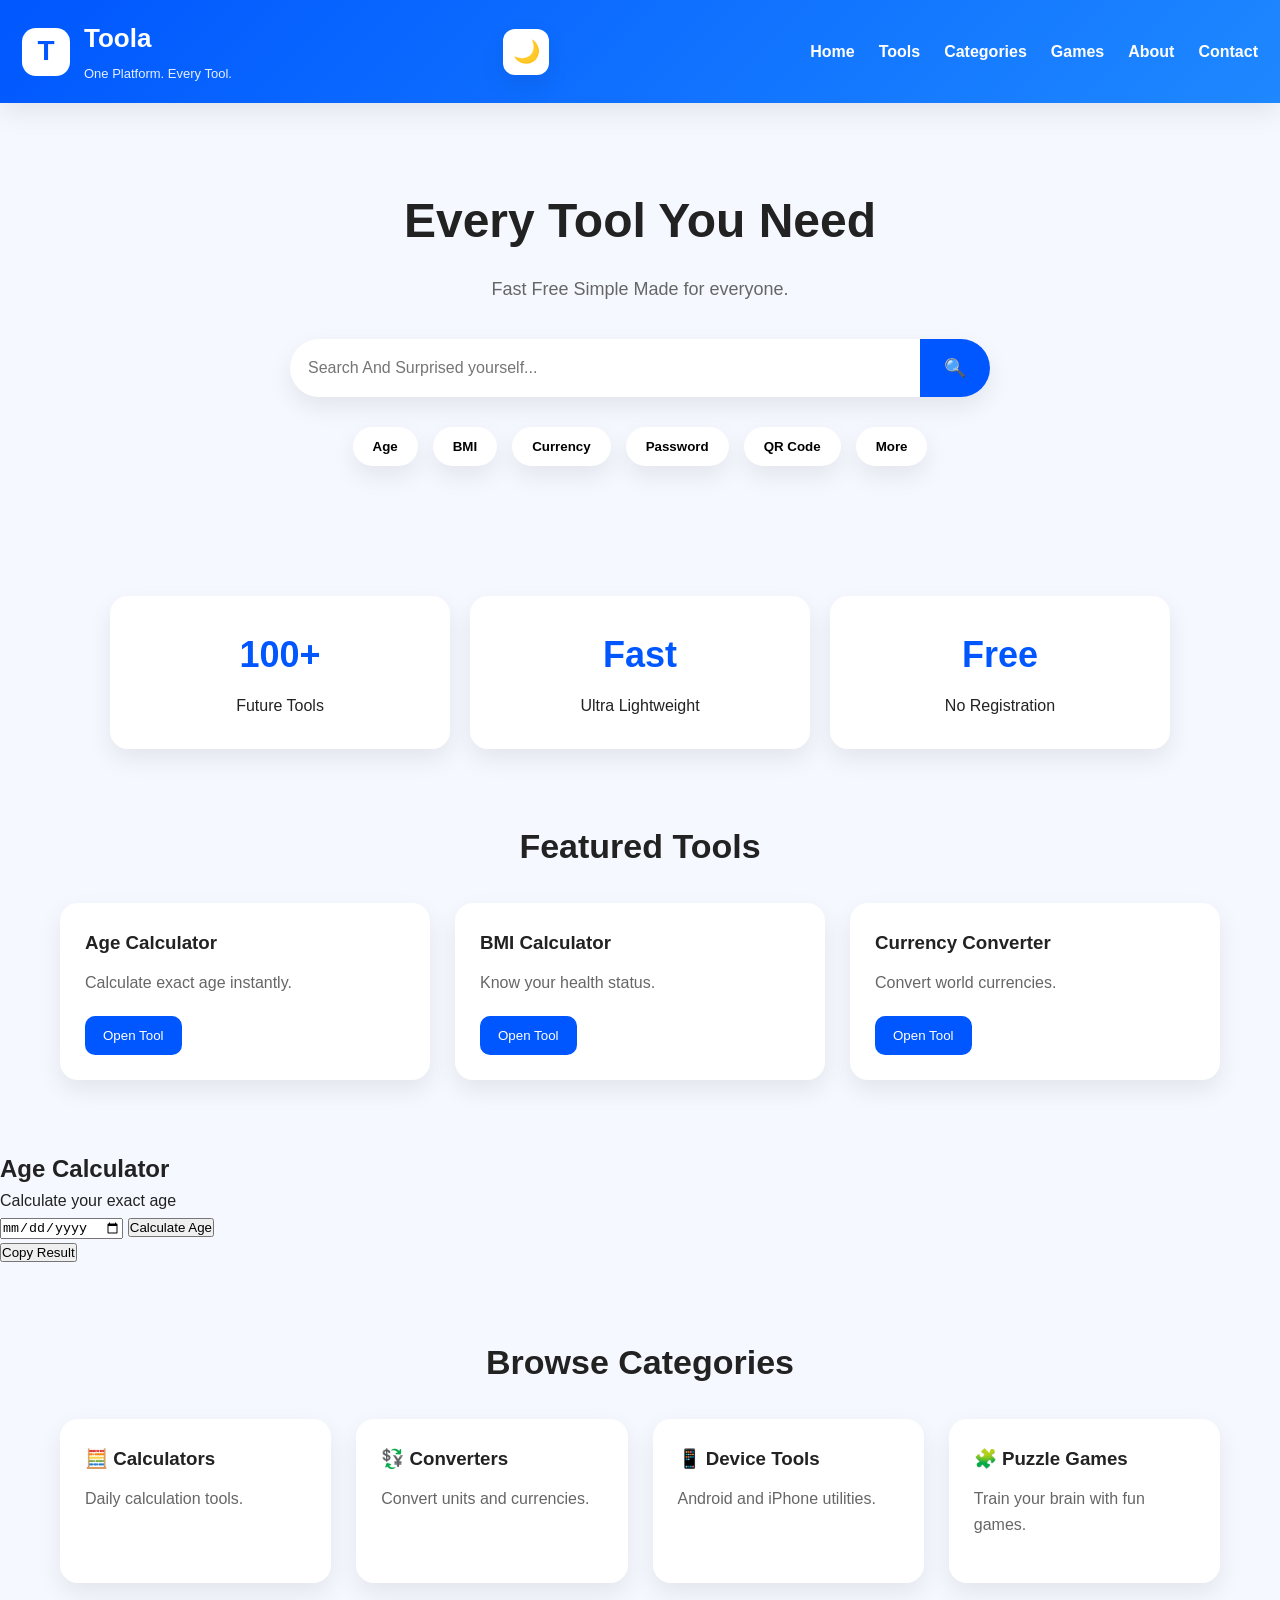
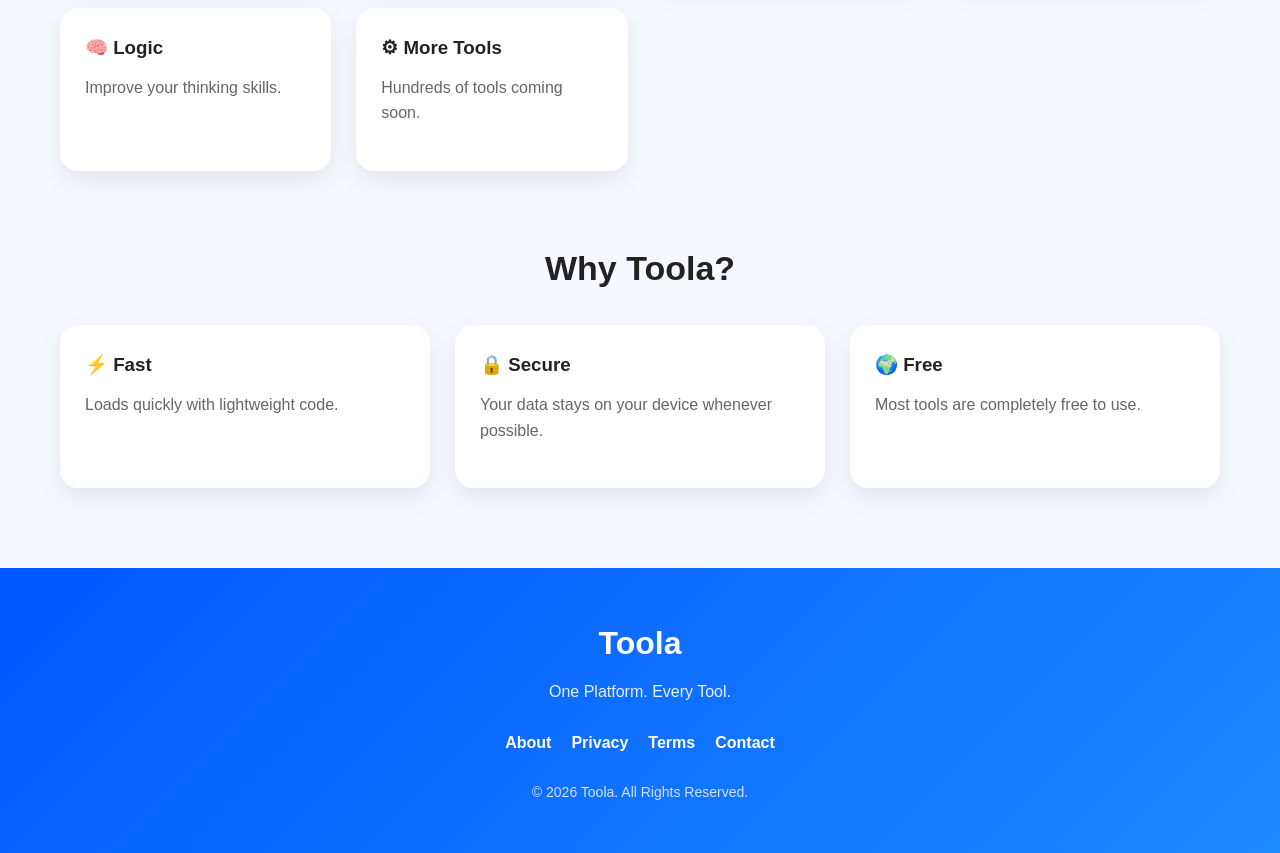
==== commit 13e50f4e: "Add Age Calculator tool to index.html Added an Age Calculator tool with input and buttons." ====
--- a/index.html
+++ b/index.html
@@ -96,7 +96,7 @@
 
 id="search"
 
-placeholder="Search calculators converters QR password generator..."
+placeholder="Search And Surprised yourself..."
 
 >
 
@@ -235,6 +235,25 @@
 </div>
 
 </section>
+  <div class="toolCard">
+
+<h2>Age Calculator</h2>
+
+<p>Calculate your exact age</p>
+
+<input type="date" id="birthDate">
+
+<button id="calculateAge">
+Calculate Age
+</button>
+
+<div id="ageResult"></div>
+
+<button id="copyAge">
+Copy Result
+</button>
+
+  </div>
 
   <section class="categories">
 
--- a/assets/css/style.css
+++ b/assets/css/style.css
@@ -392,3 +392,32 @@
 button{
 transition:all .3s ease;
   }
+#darkModeButton{
+background:#ffffff;
+color:#0057ff;
+border:none;
+width:46px;
+height:46px;
+border-radius:12px;
+font-size:22px;
+margin-left:10px;
+box-shadow:var(--shadow);
+}
+
+.darkMode{
+background:#111827;
+color:#f3f4f6;
+}
+
+.darkMode .card,
+.darkMode .stat,
+.darkMode .searchBox,
+.darkMode .quickTools button{
+background:#1f2937;
+color:#ffffff;
+}
+
+.darkMode input{
+color:#ffffff;
+background:transparent;
+}
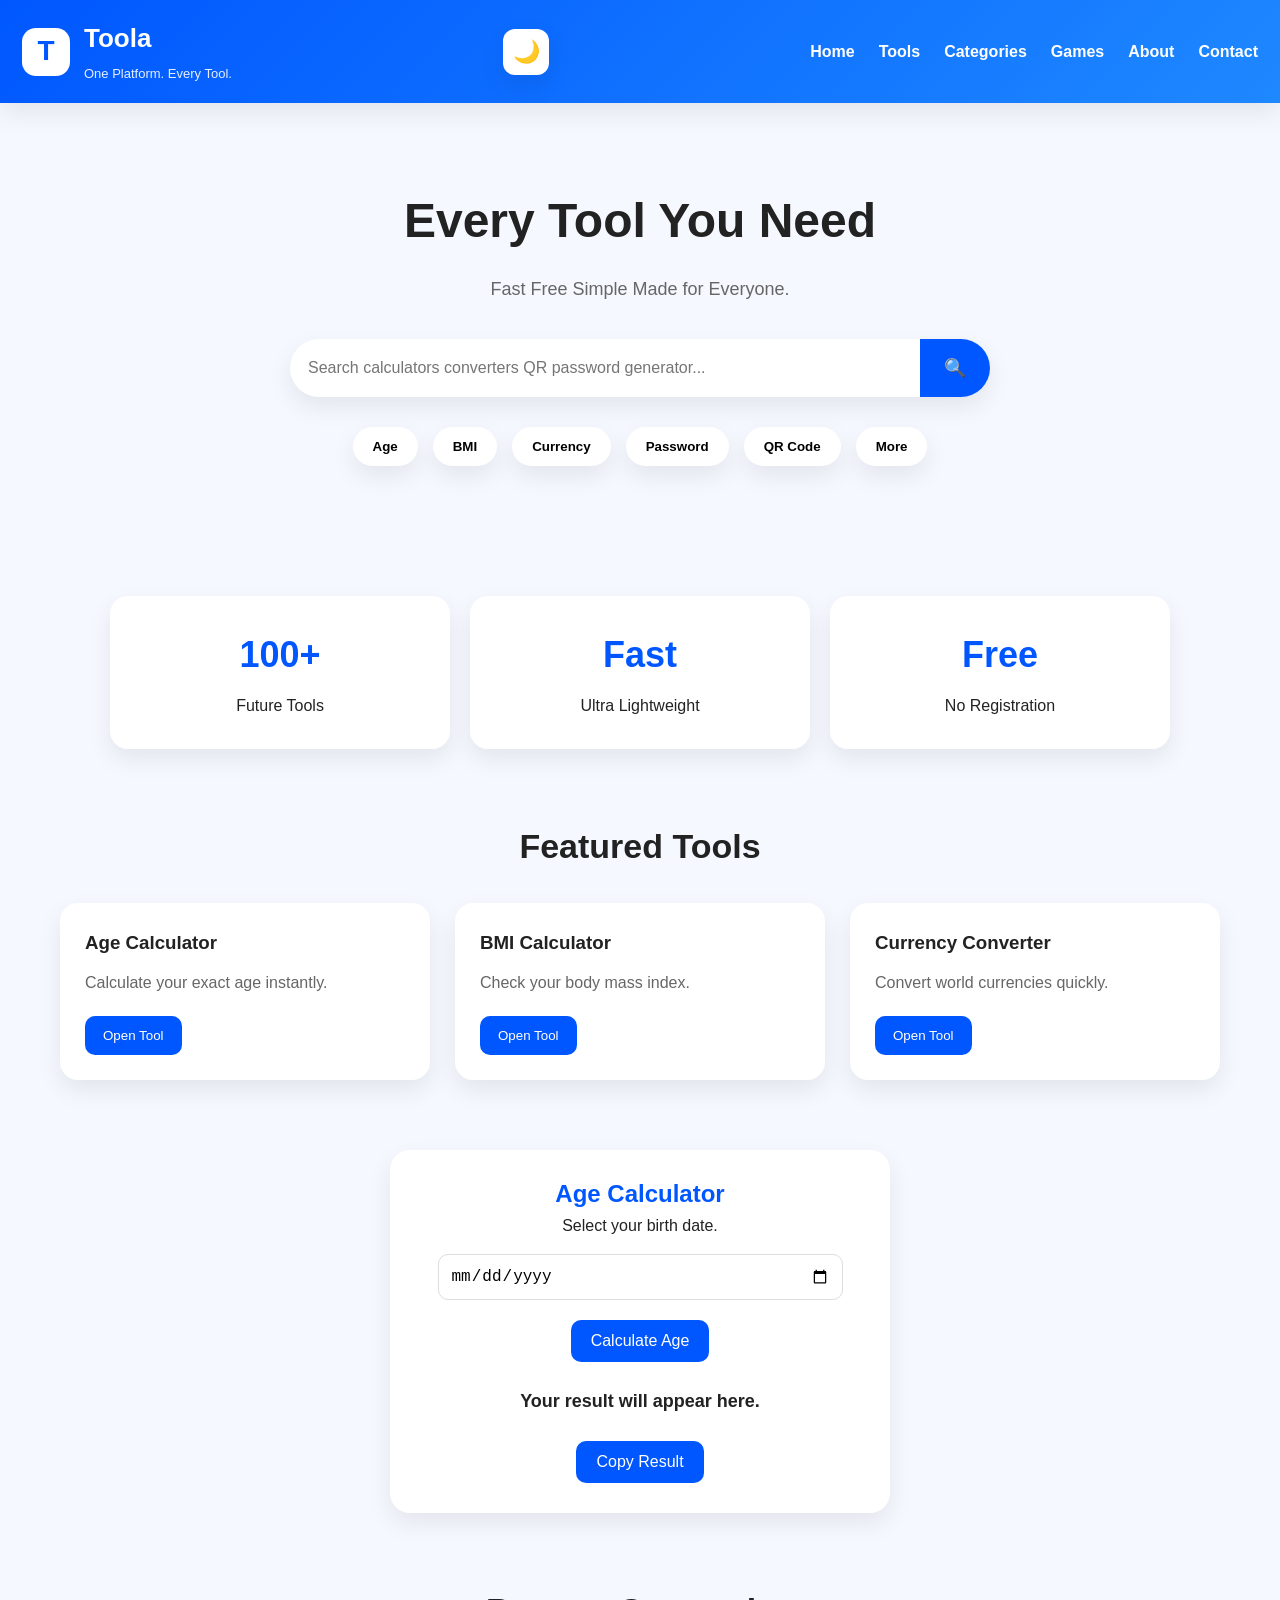
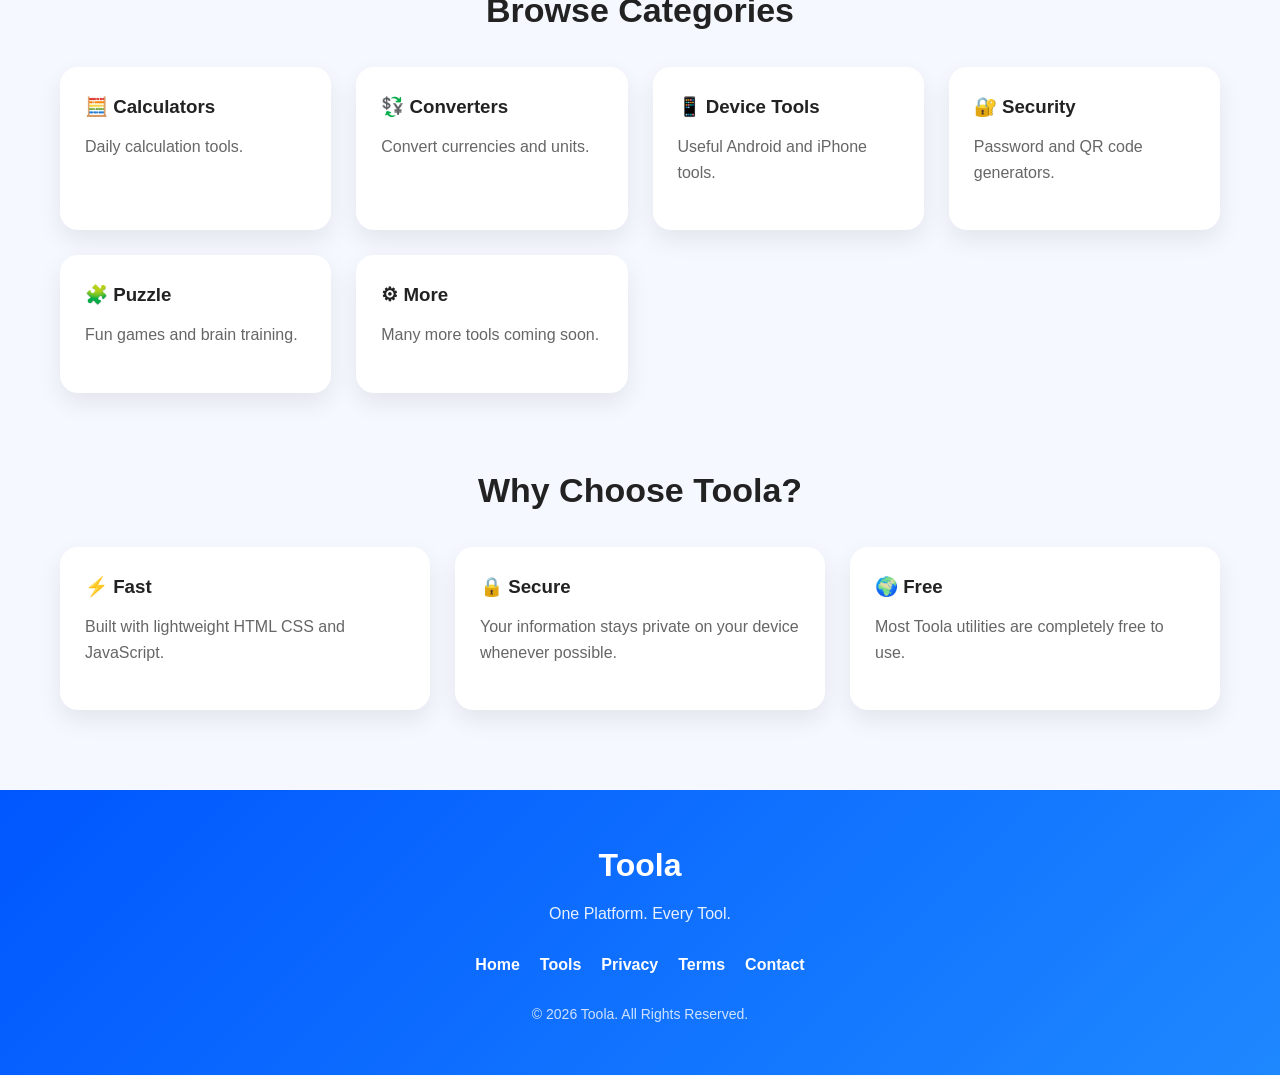
==== commit 12c69197: "Refactor index.html for SEO and UI improvements Updated meta tags for better SEO and user experience" ====
--- a/index.html
+++ b/index.html
@@ -9,9 +9,9 @@
 
 <meta name="theme-color" content="#0057ff">
 
-<meta name="description" content="Toola is a lightweight platform with calculators converters utilities puzzle games and smart daily tools.">
-
-<meta name="keywords" content="Toola, Calculator, Converter, Utility, QR Code, Password Generator, Age Calculator">
+<meta name="description" content="Toola | One Platform. Every Tool.">
+
+<meta name="keywords" content="Toola, Calculator, Converter, QR Code, Password Generator, BMI, Age Calculator">
 
 <meta name="author" content="M Nasir Afridi">
 
@@ -39,223 +39,168 @@
 
 </div>
 
-<button id="menuButton">
-
-☰
+<div class="headerButtons">
+
+<button id="darkModeButton" type="button">🌙</button>
+
+<button id="menuButton" type="button">☰</button>
+
+</div>
+
+<nav id="navigation">
+
+<a href="#">Home</a>
+
+<a href="#">Tools</a>
+
+<a href="#">Categories</a>
+
+<a href="#">Games</a>
+
+<a href="#">About</a>
+
+<a href="#">Contact</a>
+
+</nav>
+
+</header>
+
+<section class="hero">
+
+<div class="heroContent">
+
+<h1>Every Tool You Need</h1>
+
+<p>Fast Free Simple Made for Everyone.</p>
+
+<div class="searchBox">
+
+<input
+type="search"
+id="search"
+placeholder="Search calculators converters QR password generator..."
+>
+
+<button type="button">🔍</button>
+
+</div>
+
+<div class="quickTools">
+
+<button type="button">Age</button>
+
+<button type="button">BMI</button>
+
+<button type="button">Currency</button>
+
+<button type="button">Password</button>
+
+<button type="button">QR Code</button>
+
+<button type="button">More</button>
+
+</div>
+
+</div>
+
+</section>
+
+<section class="stats">
+
+<div class="stat">
+
+<h2>100+</h2>
+
+<p>Future Tools</p>
+
+</div>
+
+<div class="stat">
+
+<h2>Fast</h2>
+
+<p>Ultra Lightweight</p>
+
+</div>
+
+<div class="stat">
+
+<h2>Free</h2>
+
+<p>No Registration</p>
+
+</div>
+
+</section>
+
+<section class="featured">
+
+<h2>Featured Tools</h2>
+
+<div class="grid">
+
+<div class="card">
+
+<h3>Age Calculator</h3>
+
+<p>Calculate your exact age instantly.</p>
+
+<button type="button">Open Tool</button>
+
+</div>
+
+<div class="card">
+
+<h3>BMI Calculator</h3>
+
+<p>Check your body mass index.</p>
+
+<button type="button">Open Tool</button>
+
+</div>
+
+<div class="card">
+
+<h3>Currency Converter</h3>
+
+<p>Convert world currencies quickly.</p>
+
+<button type="button">Open Tool</button>
+
+</div>
+
+</div>
+
+</section>
+
+<section class="toolCard">
+
+<h2>Age Calculator</h2>
+
+<p>Select your birth date.</p>
+
+<input type="date" id="birthDate">
+
+<button id="calculateAge" type="button">
+
+Calculate Age
 
 </button>
-  <button id="darkModeButton">
-🌙
-  </button>
-
-<nav id="navigation">
-
-<a href="#">Home</a>
-
-<a href="#">Tools</a>
-
-<a href="#">Categories</a>
-
-<a href="#">Games</a>
-
-<a href="#">About</a>
-
-<a href="#">Contact</a>
-
-</nav>
-
-</header>
-
-<section class="hero">
-
-<div class="heroContent">
-
-<h1>
-
-Every Tool You Need
-
-</h1>
-
-<p>
-
-Fast
-
-Free
-
-Simple
-
-Made for everyone.
-
-</p>
-
-<div class="searchBox">
-
-<input
-
-type="search"
-
-id="search"
-
-placeholder="Search And Surprised yourself..."
-
->
-
-<button>
-
-🔍
+
+<div id="ageResult">
+
+Your result will appear here.
+
+</div>
+
+<button id="copyAge" type="button">
+
+Copy Result
 
 </button>
 
-</div>
-
-<div class="quickTools">
-
-<button>Age</button>
-
-<button>BMI</button>
-
-<button>Currency</button>
-
-<button>Password</button>
-
-<button>QR Code</button>
-
-<button>More</button>
-
-</div>
-
-</div>
-
-</section>
-
-<section class="stats">
-
-<div class="stat">
-
-<h2>100+</h2>
-
-<p>Future Tools</p>
-
-</div>
-
-<div class="stat">
-
-<h2>Fast</h2>
-
-<p>Ultra Lightweight</p>
-
-</div>
-
-<div class="stat">
-
-<h2>Free</h2>
-
-<p>No Registration</p>
-
-</div>
-
-</section>
-
-<section class="featured">
-
-<h2>
-
-Featured Tools
-
-</h2>
-
-<div class="grid">
-
-<div class="card">
-
-<h3>
-
-Age Calculator
-
-</h3>
-
-<p>
-
-Calculate exact age instantly.
-
-</p>
-
-<button>
-
-Open Tool
-
-</button>
-
-</div>
-
-<div class="card">
-
-<h3>
-
-BMI Calculator
-
-</h3>
-
-<p>
-
-Know your health status.
-
-</p>
-
-<button>
-
-Open Tool
-
-</button>
-
-</div>
-
-<div class="card">
-
-<h3>
-
-Currency Converter
-
-</h3>
-
-<p>
-
-Convert world currencies.
-
-</p>
-
-<button>
-
-Open Tool
-
-</button>
-
-</div>
-
-</div>
-
-</section>
-  <div class="toolCard">
-
-<h2>Age Calculator</h2>
-
-<p>Calculate your exact age</p>
-
-<input type="date" id="birthDate">
-
-<button id="calculateAge">
-Calculate Age
-</button>
-
-<div id="ageResult"></div>
-
-<button id="copyAge">
-Copy Result
-</button>
-
-  </div>
-
-  <section class="categories">
+</section>
+<section class="categories">
 
 <h2>Browse Categories</h2>
 
@@ -268,27 +213,27 @@
 
 <div class="card">
 <h3>💱 Converters</h3>
-<p>Convert units and currencies.</p>
+<p>Convert currencies and units.</p>
 </div>
 
 <div class="card">
 <h3>📱 Device Tools</h3>
-<p>Android and iPhone utilities.</p>
-</div>
-
-<div class="card">
-<h3>🧩 Puzzle Games</h3>
-<p>Train your brain with fun games.</p>
-</div>
-
-<div class="card">
-<h3>🧠 Logic</h3>
-<p>Improve your thinking skills.</p>
-</div>
-
-<div class="card">
-<h3>⚙ More Tools</h3>
-<p>Hundreds of tools coming soon.</p>
+<p>Useful Android and iPhone tools.</p>
+</div>
+
+<div class="card">
+<h3>🔐 Security</h3>
+<p>Password and QR code generators.</p>
+</div>
+
+<div class="card">
+<h3>🧩 Puzzle</h3>
+<p>Fun games and brain training.</p>
+</div>
+
+<div class="card">
+<h3>⚙ More</h3>
+<p>Many more tools coming soon.</p>
 </div>
 
 </div>
@@ -297,23 +242,32 @@
 
 <section class="whyToola">
 
-<h2>Why Toola?</h2>
+<h2>Why Choose Toola?</h2>
 
 <div class="grid">
 
 <div class="card">
+
 <h3>⚡ Fast</h3>
-<p>Loads quickly with lightweight code.</p>
-</div>
-
-<div class="card">
+
+<p>Built with lightweight HTML CSS and JavaScript.</p>
+
+</div>
+
+<div class="card">
+
 <h3>🔒 Secure</h3>
-<p>Your data stays on your device whenever possible.</p>
-</div>
-
-<div class="card">
+
+<p>Your information stays private on your device whenever possible.</p>
+
+</div>
+
+<div class="card">
+
 <h3>🌍 Free</h3>
-<p>Most tools are completely free to use.</p>
+
+<p>Most Toola utilities are completely free to use.</p>
+
 </div>
 
 </div>
@@ -332,7 +286,9 @@
 
 <div class="footerLinks">
 
-<a href="#">About</a>
+<a href="#">Home</a>
+
+<a href="#">Tools</a>
 
 <a href="#">Privacy</a>
 
@@ -354,4 +310,4 @@
 
 </body>
 
-                   </html>
+  </html>
--- a/assets/css/style.css
+++ b/assets/css/style.css
@@ -421,3 +421,44 @@
 color:#ffffff;
 background:transparent;
 }
+/* Age Calculator */
+
+.toolCard{
+background:#ffffff;
+padding:25px;
+margin:30px auto;
+max-width:500px;
+border-radius:20px;
+box-shadow:var(--shadow);
+text-align:center;
+}
+
+.toolCard h2{
+color:#0057ff;
+}
+
+.toolCard input{
+width:90%;
+padding:12px;
+margin:15px 0;
+border-radius:10px;
+border:1px solid #ddd;
+font-size:16px;
+}
+
+.toolCard button{
+background:#0057ff;
+color:white;
+border:none;
+padding:12px 20px;
+border-radius:10px;
+cursor:pointer;
+margin:5px;
+font-size:16px;
+}
+
+#ageResult{
+margin:20px 0;
+font-size:18px;
+font-weight:bold;
+}
